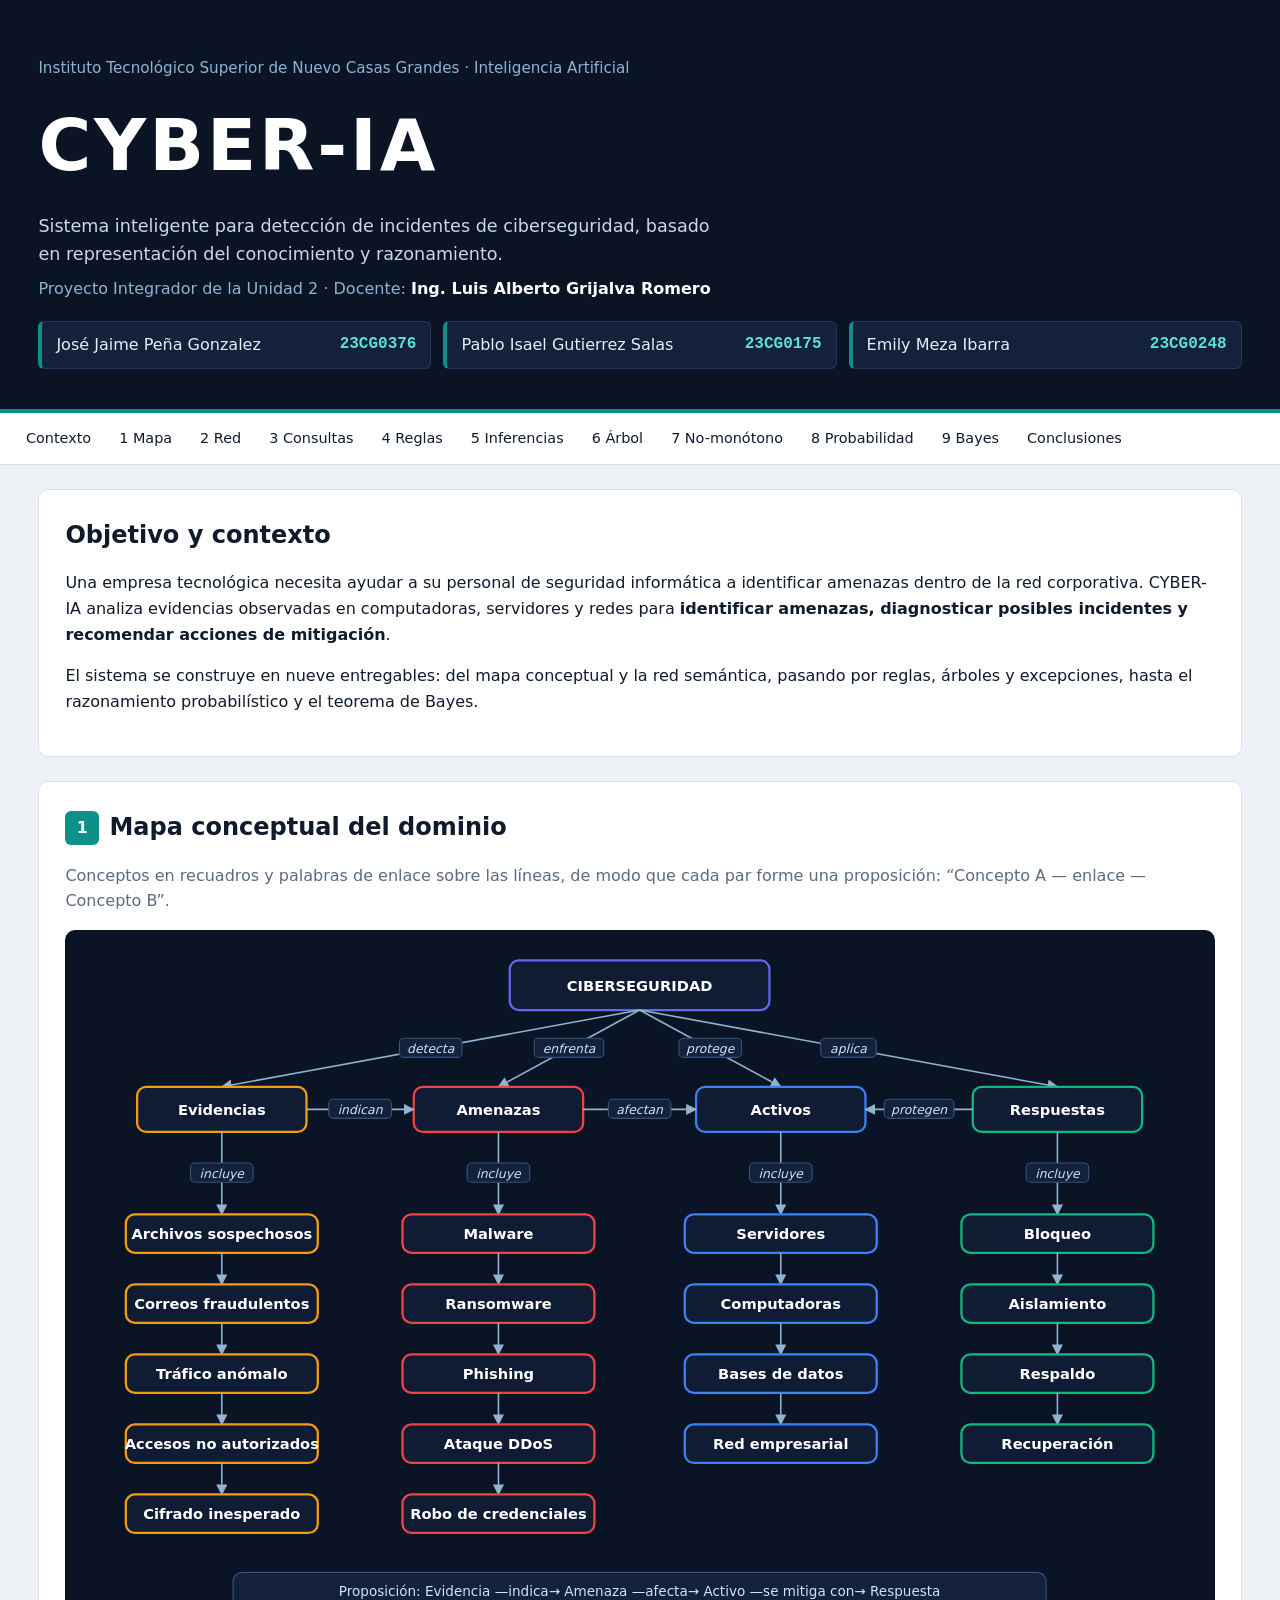
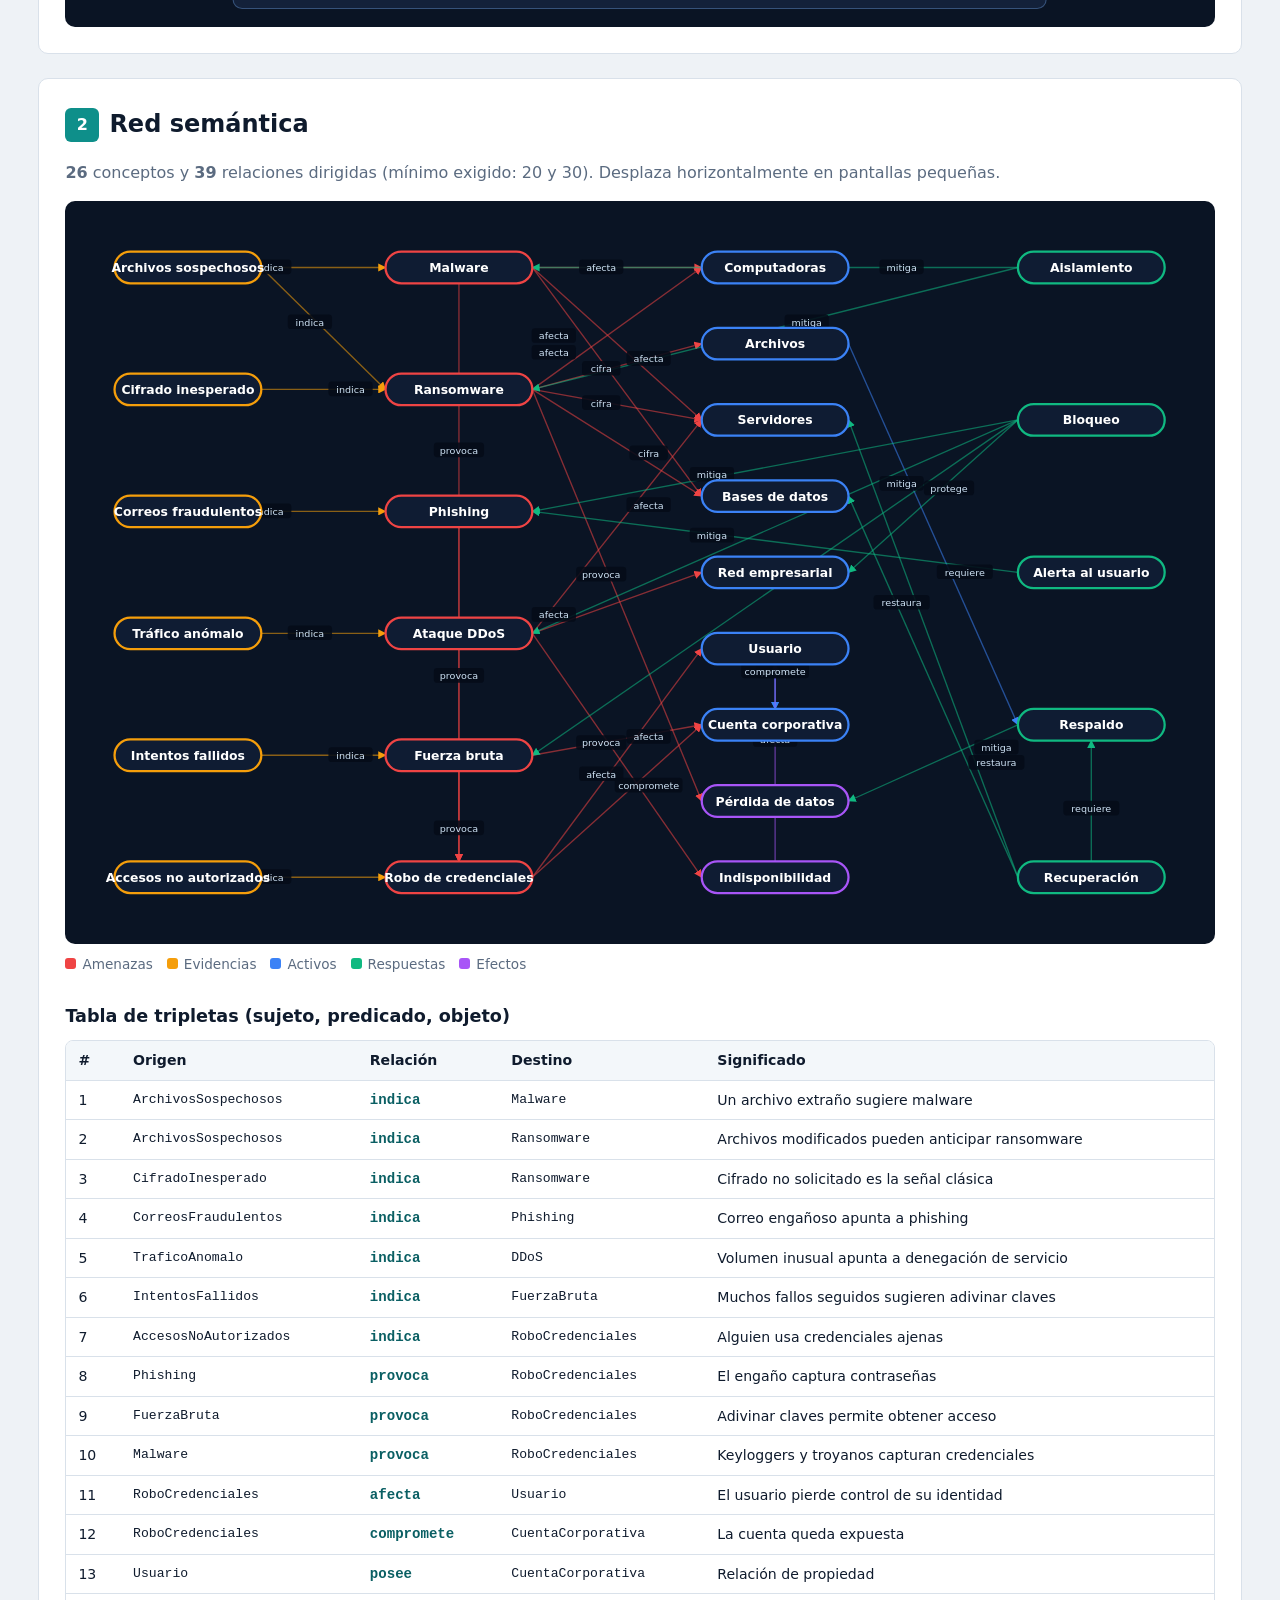
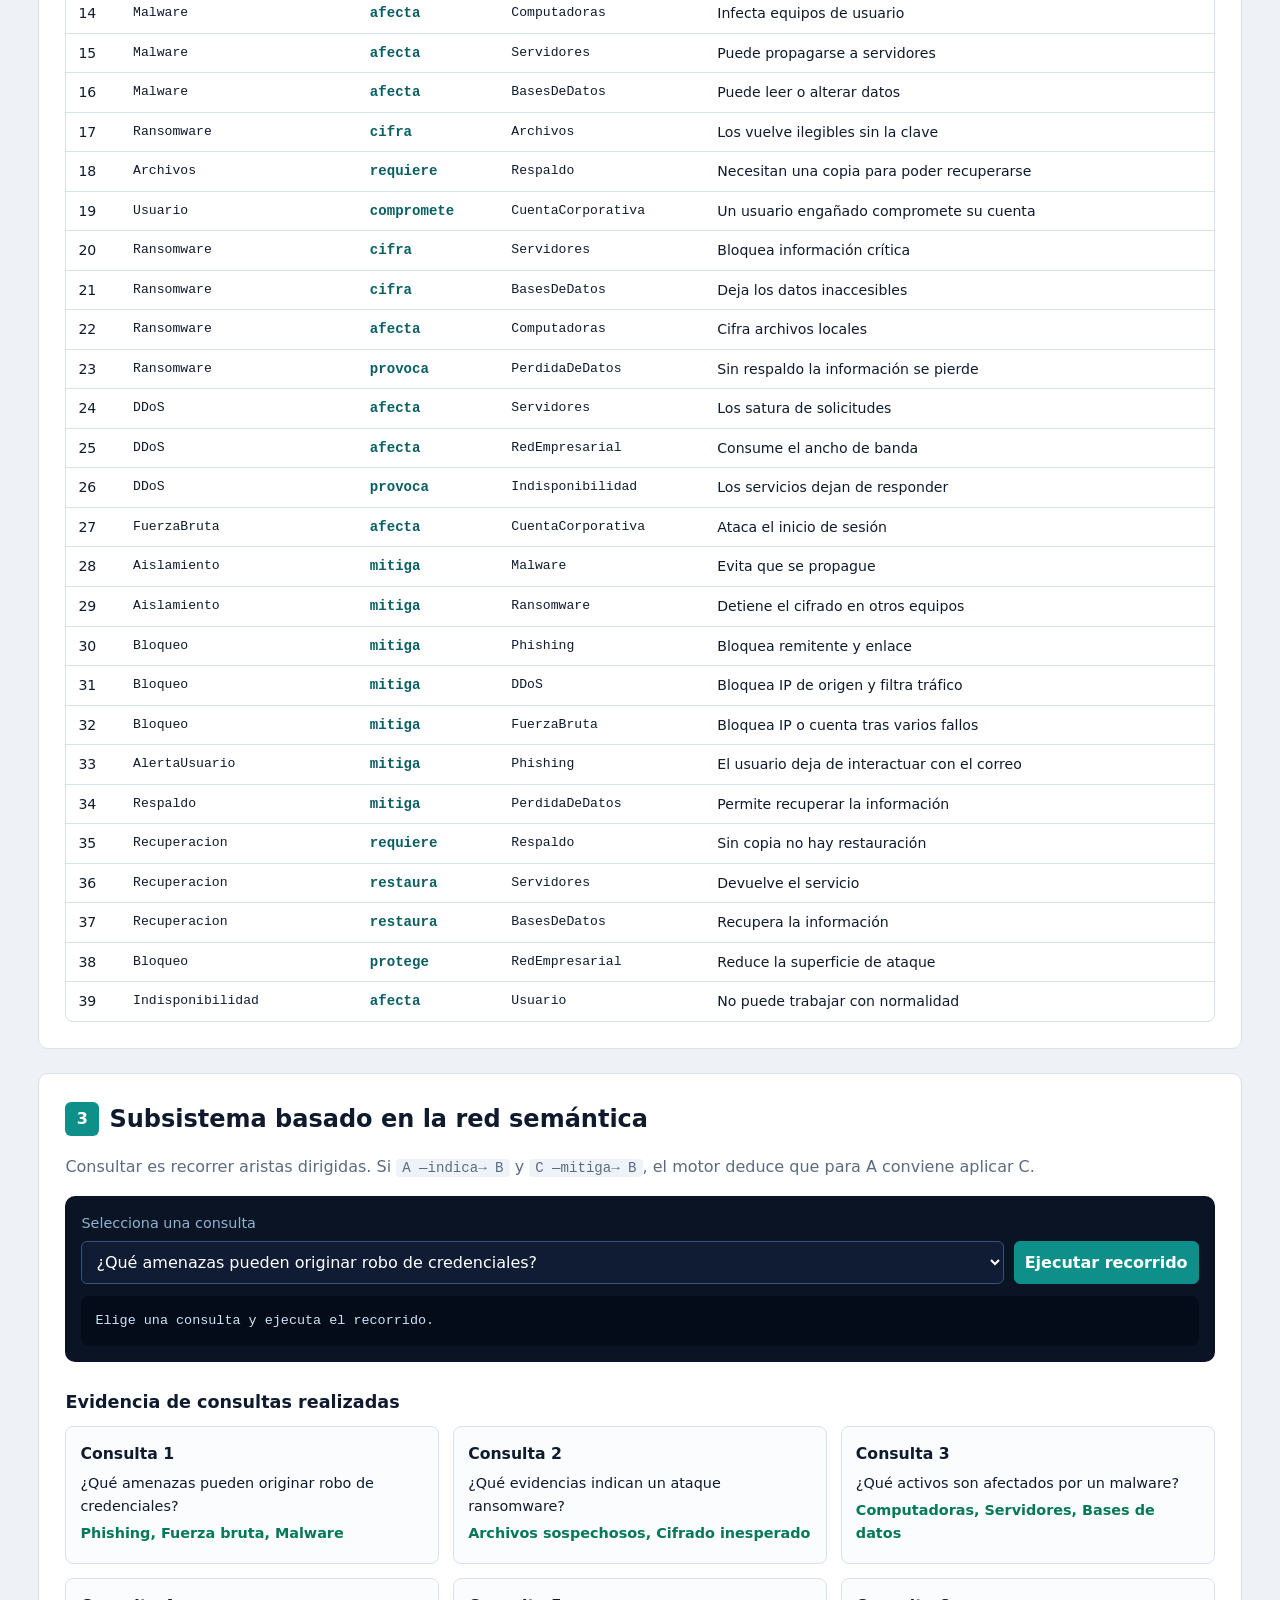
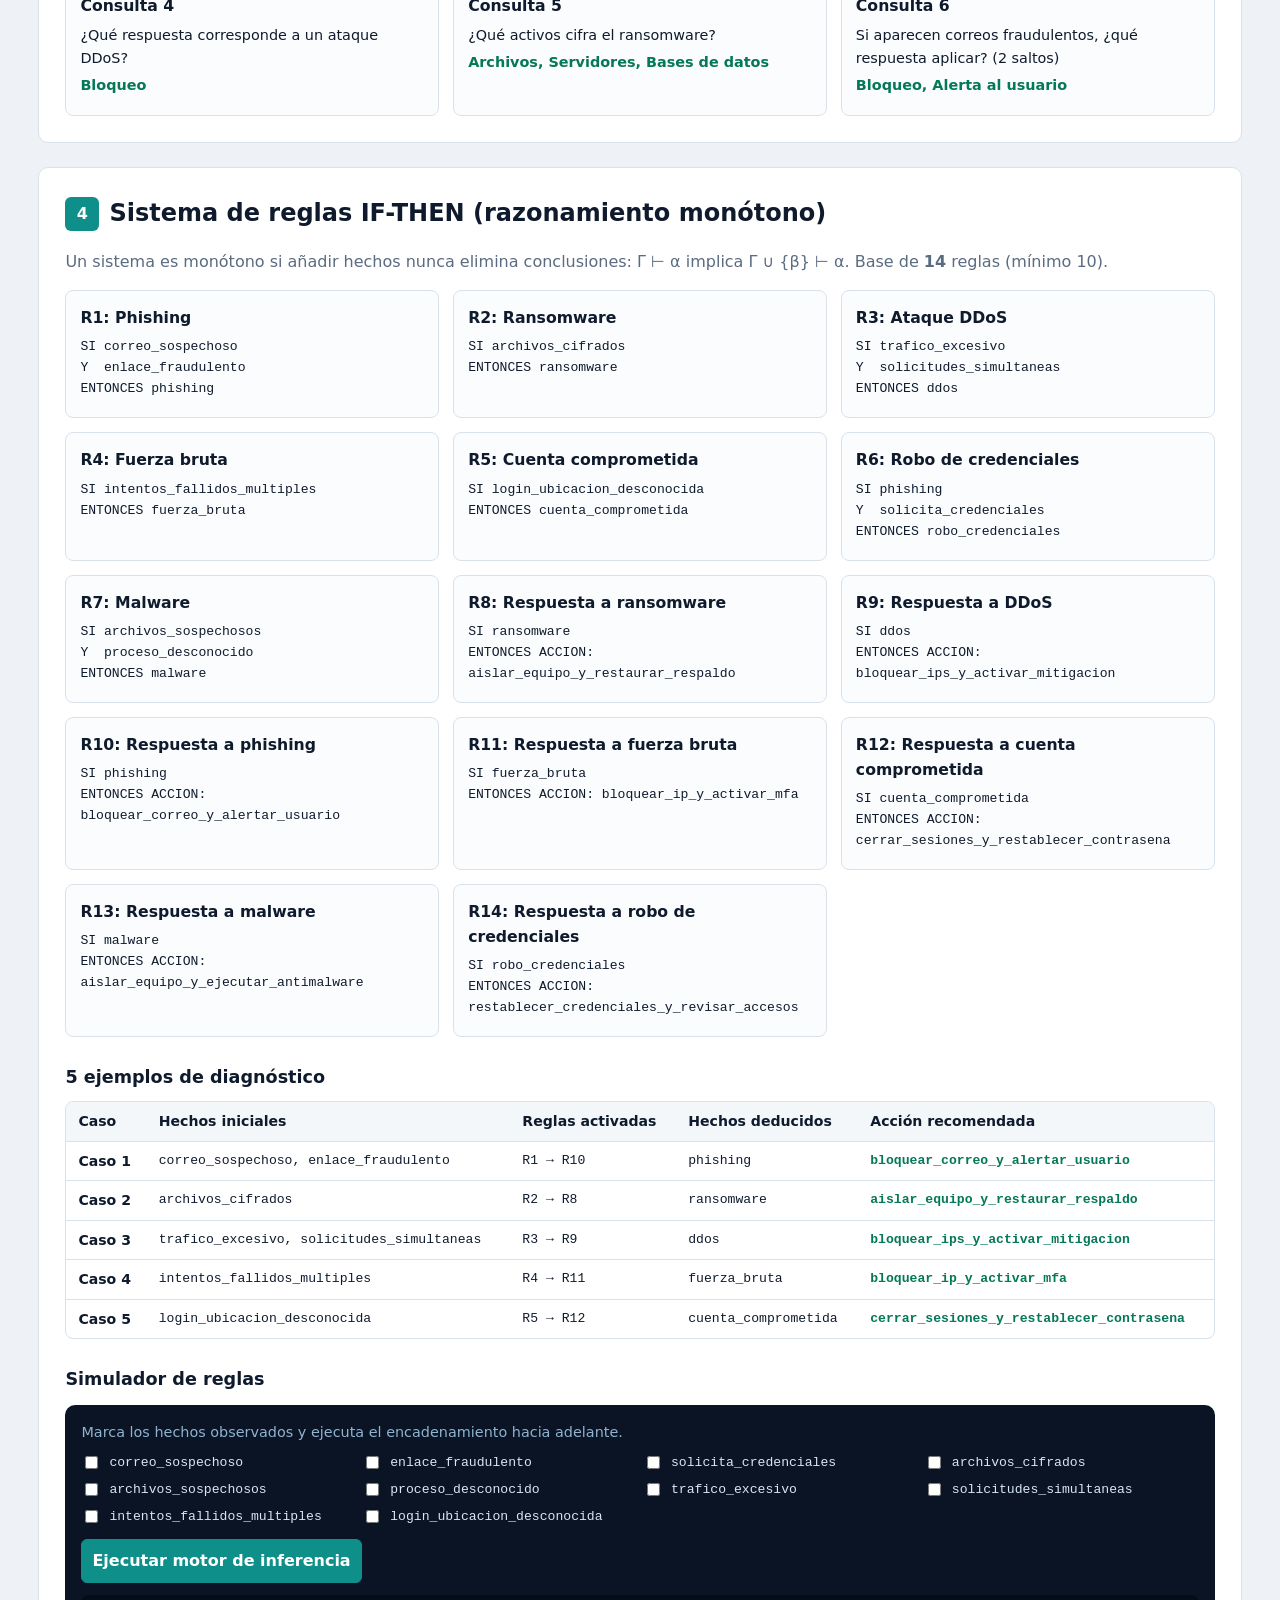
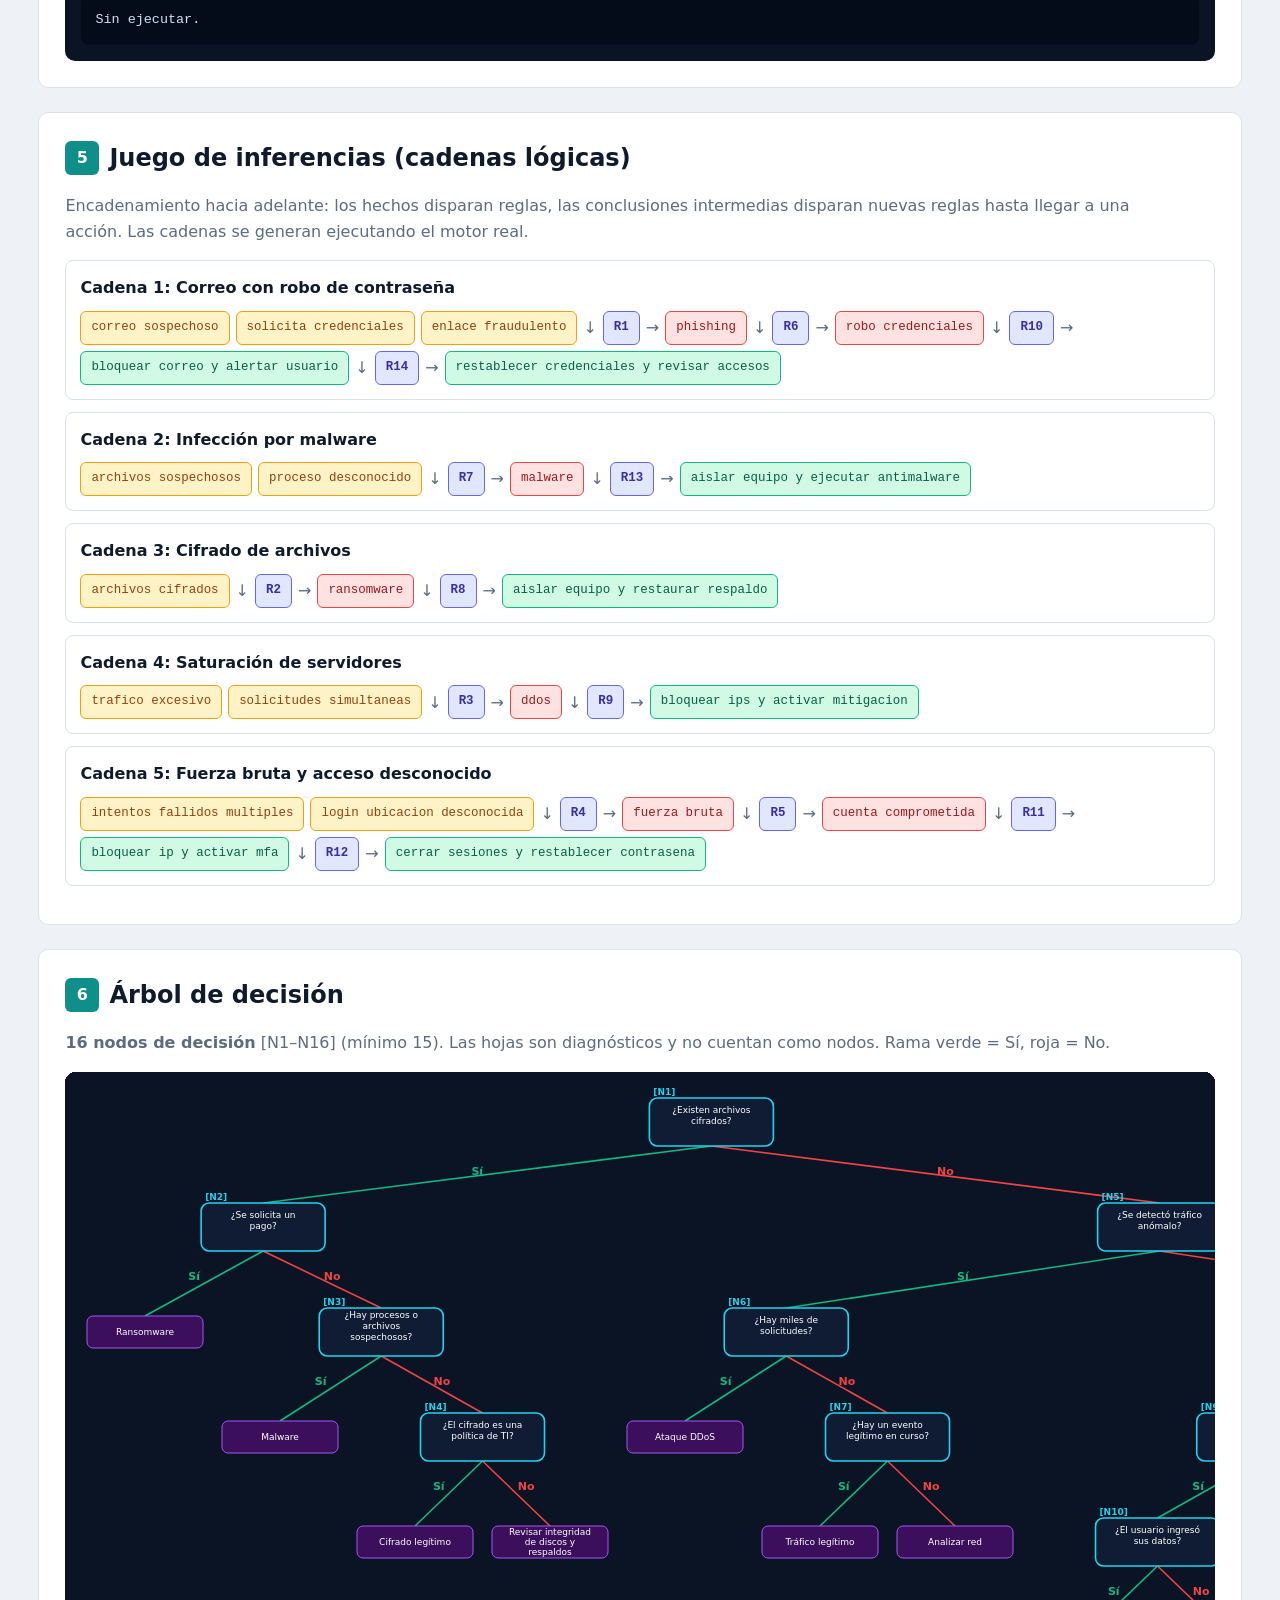
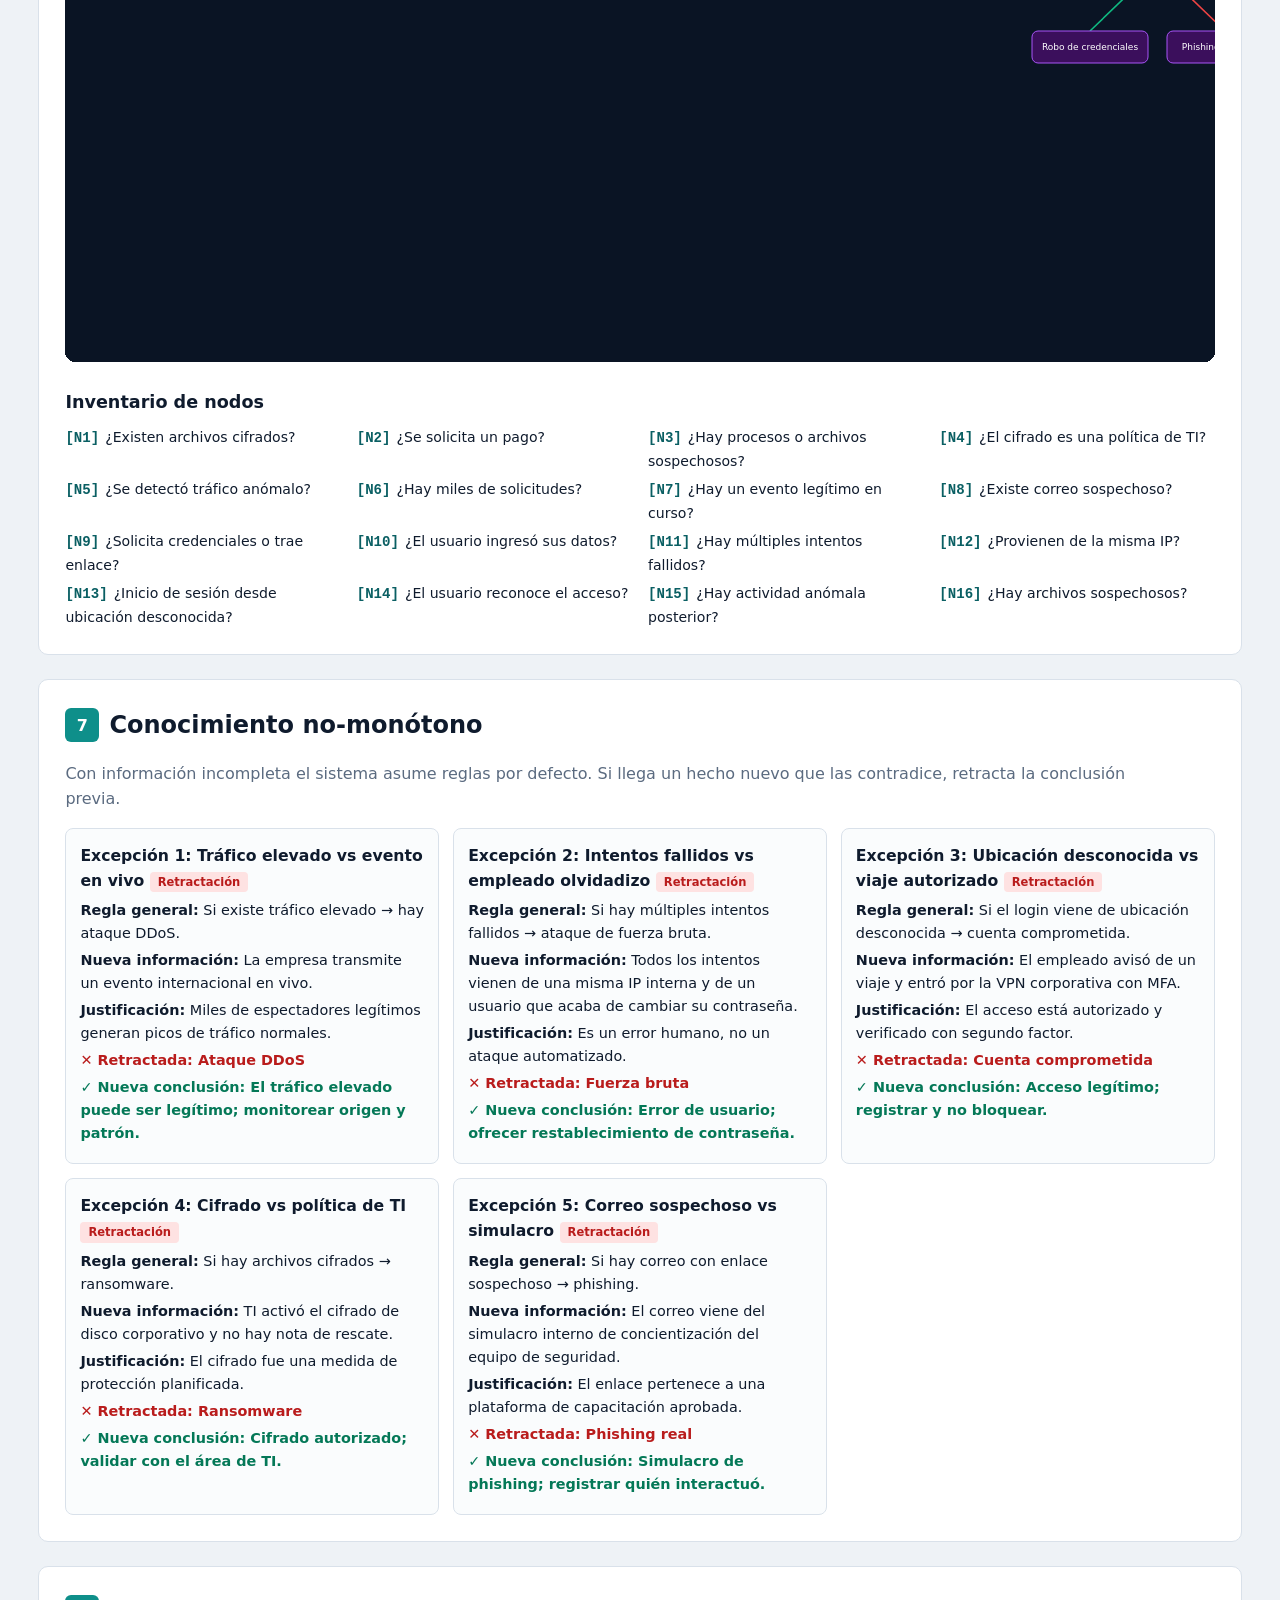
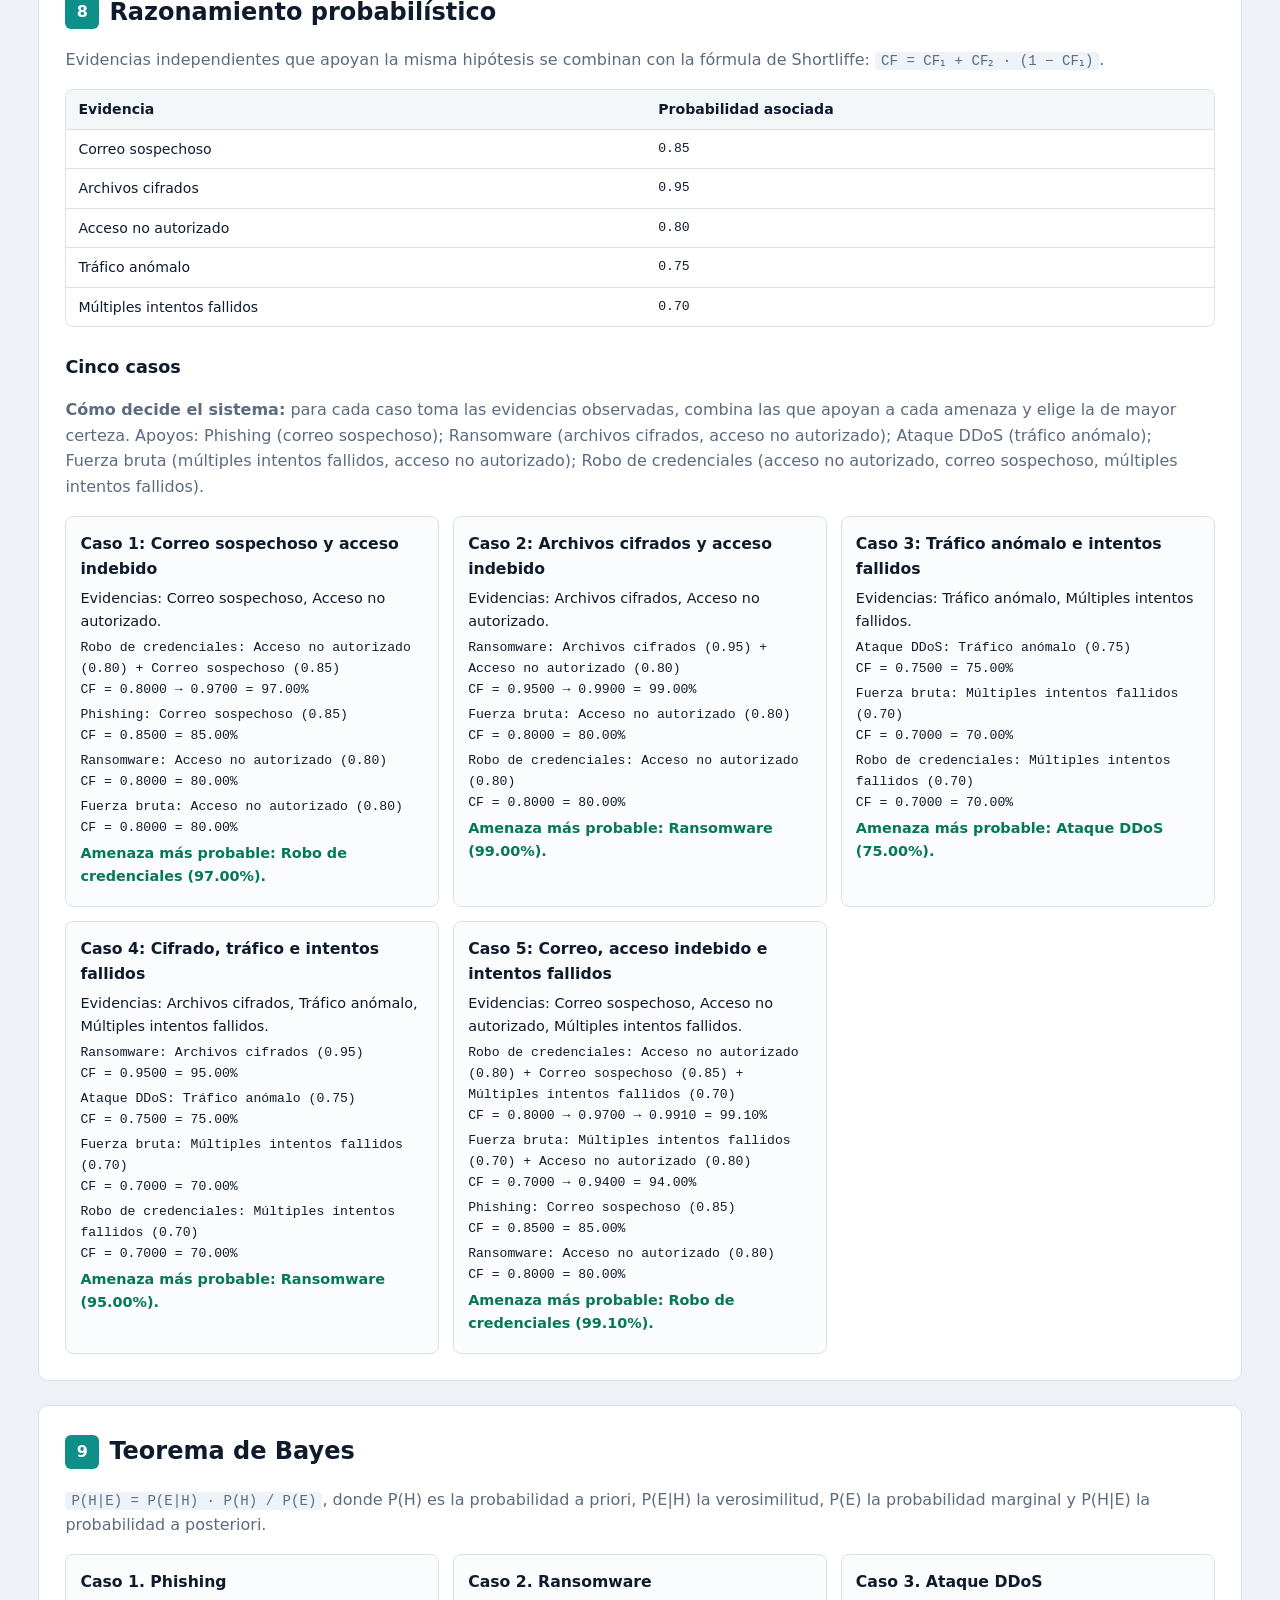
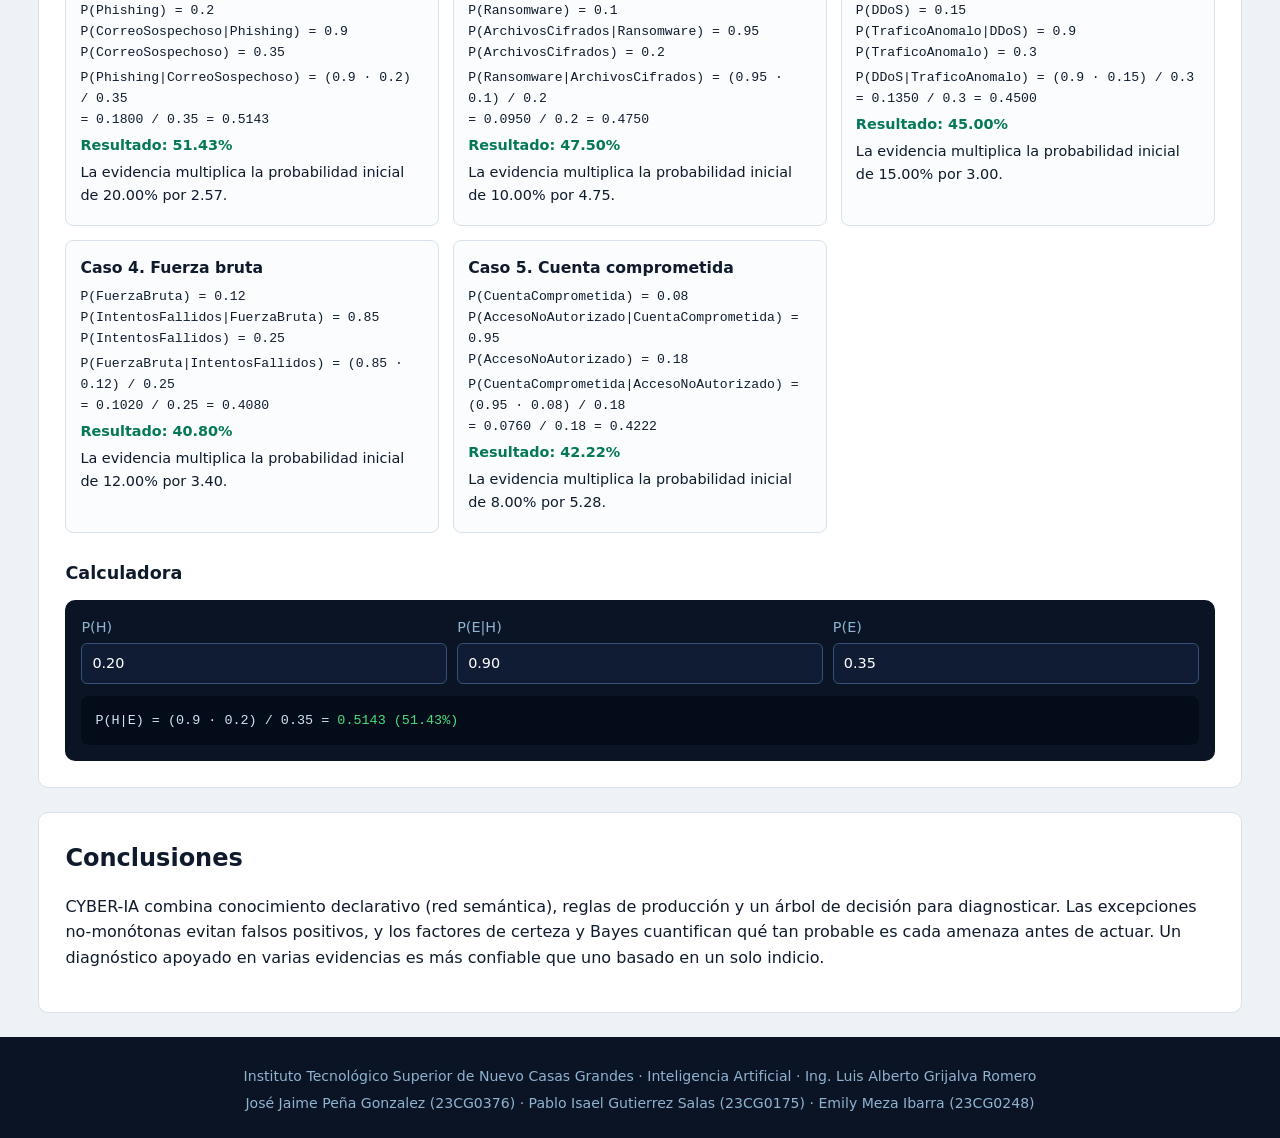
==== index.html @ ca164931 "Add files via upload" ====
<!DOCTYPE html>
<html lang="es">
<head>
<meta charset="UTF-8">
<meta name="viewport" content="width=device-width, initial-scale=1">
<title>CYBER-IA | Proyecto Integrador Unidad 2</title>
<link rel="stylesheet" href="styles.css">
</head>
<body>

<header class="portada">
  <div class="wrap">
    <p class="inst">Instituto Tecnológico Superior de Nuevo Casas Grandes · Inteligencia Artificial</p>
    <h1>CYBER-IA</h1>
    <p class="sub">Sistema inteligente para detección de incidentes de ciberseguridad, basado en representación del conocimiento y razonamiento.</p>
    <p class="meta">Proyecto Integrador de la Unidad 2 · Docente: <strong>Ing. Luis Alberto Grijalva Romero</strong></p>
    <ul class="equipo">
      <li><span>José Jaime Peña Gonzalez</span><b>23CG0376</b></li>
      <li><span>Pablo Isael Gutierrez Salas</span><b>23CG0175</b></li>
      <li><span>Emily Meza Ibarra</span><b>23CG0248</b></li>
    </ul>
  </div>
</header>

<nav id="nav" aria-label="Entregables"></nav>

<main class="wrap">

<section class="card" id="e0">
  <h2>Objetivo y contexto</h2>
  <p>Una empresa tecnológica necesita ayudar a su personal de seguridad informática a identificar amenazas dentro de la red corporativa. CYBER-IA analiza evidencias observadas en computadoras, servidores y redes para <strong>identificar amenazas, diagnosticar posibles incidentes y recomendar acciones de mitigación</strong>.</p>
  <p>El sistema se construye en nueve entregables: del mapa conceptual y la red semántica, pasando por reglas, árboles y excepciones, hasta el razonamiento probabilístico y el teorema de Bayes.</p>
</section>

<section class="card" id="e1">
  <h2><i>1</i>Mapa conceptual del dominio</h2>
  <p class="nota">Conceptos en recuadros y palabras de enlace sobre las líneas, de modo que cada par forme una proposición: <q>Concepto A — enlace — Concepto B</q>.</p>
  <div class="panel"><svg id="svg-mapa" viewBox="0 0 1000 600" role="img" aria-label="Mapa conceptual de ciberseguridad"></svg></div>
</section>

<section class="card" id="e2">
  <h2><i>2</i>Red semántica</h2>
  <p class="nota"><b id="cnt-nodos"></b> conceptos y <b id="cnt-rel"></b> relaciones dirigidas (mínimo exigido: 20 y 30). Desplaza horizontalmente en pantallas pequeñas.</p>
  <div class="panel scroll"><svg id="svg-grafo" viewBox="0 0 1000 640" style="min-width:900px" role="img" aria-label="Red semántica"></svg></div>
  <div class="leyenda" id="ley-grafo"></div>
  <h3>Tabla de tripletas (sujeto, predicado, objeto)</h3>
  <div class="tabla-wrap"><table id="tabla-rel"><thead><tr><th>#</th><th>Origen</th><th>Relación</th><th>Destino</th><th>Significado</th></tr></thead><tbody></tbody></table></div>
</section>

<section class="card" id="e3">
  <h2><i>3</i>Subsistema basado en la red semántica</h2>
  <p class="nota">Consultar es recorrer aristas dirigidas. Si <code>A —indica→ B</code> y <code>C —mitiga→ B</code>, el motor deduce que para A conviene aplicar C.</p>
  <div class="consola">
    <label for="q-sel">Selecciona una consulta</label>
    <div class="fila"><select id="q-sel"></select><button id="q-run" type="button">Ejecutar recorrido</button></div>
    <pre id="q-out" aria-live="polite">Elige una consulta y ejecuta el recorrido.</pre>
  </div>
  <h3>Evidencia de consultas realizadas</h3>
  <div id="q-all" class="grid2"></div>
</section>

<section class="card" id="e4">
  <h2><i>4</i>Sistema de reglas IF-THEN (razonamiento monótono)</h2>
  <p class="nota">Un sistema es monótono si añadir hechos nunca elimina conclusiones: Γ ⊢ α implica Γ ∪ {β} ⊢ α. Base de <b id="cnt-reglas"></b> reglas (mínimo 10).</p>
  <div id="reglas" class="grid2"></div>
  <h3>5 ejemplos de diagnóstico</h3>
  <div class="tabla-wrap"><table id="tabla-casos"><thead><tr><th>Caso</th><th>Hechos iniciales</th><th>Reglas activadas</th><th>Hechos deducidos</th><th>Acción recomendada</th></tr></thead><tbody></tbody></table></div>
  <h3>Simulador de reglas</h3>
  <div class="consola">
    <p class="peq">Marca los hechos observados y ejecuta el encadenamiento hacia adelante.</p>
    <div id="sim-hechos" class="checks"></div>
    <button id="sim-run" type="button">Ejecutar motor de inferencia</button>
    <pre id="sim-out" aria-live="polite">Sin ejecutar.</pre>
  </div>
</section>

<section class="card" id="e5">
  <h2><i>5</i>Juego de inferencias (cadenas lógicas)</h2>
  <p class="nota">Encadenamiento hacia adelante: los hechos disparan reglas, las conclusiones intermedias disparan nuevas reglas hasta llegar a una acción. Las cadenas se generan ejecutando el motor real.</p>
  <div id="cadenas"></div>
</section>

<section class="card" id="e6">
  <h2><i>6</i>Árbol de decisión</h2>
  <p class="nota"><b>16 nodos de decisión</b> [N1–N16] (mínimo 15). Las hojas son diagnósticos y no cuentan como nodos. Rama verde = Sí, roja = No.</p>
  <div class="panel scroll"><svg id="svg-arbol" role="img" aria-label="Árbol de decisión"></svg></div>
  <h3>Inventario de nodos</h3>
  <div id="inv-nodos" class="inv"></div>
</section>

<section class="card" id="e7">
  <h2><i>7</i>Conocimiento no-monótono</h2>
  <p class="nota">Con información incompleta el sistema asume reglas por defecto. Si llega un hecho nuevo que las contradice, retracta la conclusión previa.</p>
  <div id="excepciones" class="grid2"></div>
</section>

<section class="card" id="e8">
  <h2><i>8</i>Razonamiento probabilístico</h2>
  <p class="nota">Evidencias independientes que apoyan la misma hipótesis se combinan con la fórmula de Shortliffe: <code>CF = CF₁ + CF₂ · (1 − CF₁)</code>.</p>
  <div class="tabla-wrap"><table id="tabla-prob"><thead><tr><th>Evidencia</th><th>Probabilidad asociada</th></tr></thead><tbody></tbody></table></div>
  <h3>Cinco casos</h3>
  <div id="prob-casos" class="grid2"></div>
</section>

<section class="card" id="e9">
  <h2><i>9</i>Teorema de Bayes</h2>
  <p class="nota"><code>P(H|E) = P(E|H) · P(H) / P(E)</code>, donde P(H) es la probabilidad a priori, P(E|H) la verosimilitud, P(E) la probabilidad marginal y P(H|E) la probabilidad a posteriori.</p>
  <div id="bayes-casos" class="grid2"></div>
  <h3>Calculadora</h3>
  <div class="consola">
    <div class="fila calc">
      <label>P(H)<input id="b-h" type="number" step="0.01" min="0" max="1" value="0.20"></label>
      <label>P(E|H)<input id="b-eh" type="number" step="0.01" min="0" max="1" value="0.90"></label>
      <label>P(E)<input id="b-e" type="number" step="0.01" min="0.01" max="1" value="0.35"></label>
    </div>
    <pre id="b-out" aria-live="polite"></pre>
  </div>
</section>

<section class="card" id="conclusion">
  <h2>Conclusiones</h2>
  <p>CYBER-IA combina conocimiento declarativo (red semántica), reglas de producción y un árbol de decisión para diagnosticar. Las excepciones no-monótonas evitan falsos positivos, y los factores de certeza y Bayes cuantifican qué tan probable es cada amenaza antes de actuar. Un diagnóstico apoyado en varias evidencias es más confiable que uno basado en un solo indicio.</p>
</section>
</main>

<footer>
  <p>Instituto Tecnológico Superior de Nuevo Casas Grandes · Inteligencia Artificial · Ing. Luis Alberto Grijalva Romero</p>
  <p>José Jaime Peña Gonzalez (23CG0376) · Pablo Isael Gutierrez Salas (23CG0175) · Emily Meza Ibarra (23CG0248)</p>
</footer>

<script src="script.js"></script>
</body>
</html>
---- styles.css ----
:root{
  --bg:#eef2f6;--card:#fff;--ink:#0f1b2d;--mut:#5b6b80;--line:#d9e1ea;
  --acc:#0e8f8a;--acc2:#0a5f63;--navy:#0a1424;--navy2:#13213a;
  --am:#f59e0b;--rojo:#ef4444;--azul:#3b82f6;--verde:#10b981;--mor:#a855f7;
  --mono:ui-monospace,"Cascadia Code",Consolas,monospace;
}
*{box-sizing:border-box}
html{scroll-behavior:smooth;scroll-padding-top:64px}
body{margin:0;background:var(--bg);color:var(--ink);font:16px/1.6 "Segoe UI",system-ui,-apple-system,Roboto,sans-serif}
.wrap{width:100%;max-width:none;margin:0 auto;padding:0 clamp(16px,3vw,64px)}
.portada{background:var(--navy);color:#e6eef8;padding:56px 0 40px;border-bottom:4px solid var(--acc)}
.inst{margin:0 0 8px;color:#8fb3d1;font-size:.95rem}
h1{margin:0;font-size:clamp(2.6rem,8vw,4.5rem);letter-spacing:.04em;font-weight:800;color:#fff}
.sub{max-width:62ch;font-size:1.1rem;color:#c9d8e8;margin:8px 0}
.meta{color:#8fb3d1;margin:4px 0 20px}.meta strong{color:#fff}
.equipo{list-style:none;margin:0;padding:0;display:grid;grid-template-columns:repeat(auto-fit,minmax(250px,1fr));gap:12px}
.equipo li{background:var(--navy2);border:1px solid #243756;border-left:4px solid var(--acc);border-radius:6px;padding:10px 14px;display:flex;justify-content:space-between;gap:10px;align-items:center}
.equipo b{font-family:var(--mono);color:#5ee0d8;font-weight:600}
nav{position:sticky;top:0;z-index:10;background:#fff;border-bottom:1px solid var(--line);display:flex;gap:4px;overflow-x:auto;padding:8px 14px;scrollbar-width:thin}
nav a{flex:none;text-decoration:none;color:var(--ink);padding:6px 12px;border-radius:6px;font-size:.9rem}
nav a:hover,nav a:focus-visible{background:var(--bg);outline:2px solid var(--acc)}
.card{background:var(--card);border:1px solid var(--line);border-radius:10px;padding:26px;margin:24px 0}
h2{margin:0 0 8px;font-size:1.5rem;display:flex;flex-wrap:wrap;align-items:center;gap:10px}
h2 i{font-style:normal;background:var(--acc);color:#fff;border-radius:6px;width:34px;height:34px;display:grid;place-items:center;font-size:1rem}
.peso{font-style:normal;font-size:.8rem;font-weight:600;color:var(--acc2);border:1px solid var(--acc);border-radius:99px;padding:1px 10px}
h3{margin:26px 0 10px;font-size:1.1rem}
.nota{color:var(--mut);max-width:110ch}
code{font-family:var(--mono);background:#edf3f8;padding:1px 6px;border-radius:4px;font-size:.88em}
.panel{background:var(--navy);border-radius:10px;padding:10px;margin-top:14px}
.panel svg{display:block;width:100%;height:auto;max-height:88vh}
.scroll{overflow-x:auto}
svg text{font-family:"Segoe UI",system-ui,sans-serif}
.leyenda{display:flex;flex-wrap:wrap;gap:14px;margin:10px 0;font-size:.85rem;color:var(--mut)}
.leyenda span::before{content:"";display:inline-block;width:11px;height:11px;border-radius:3px;margin-right:6px;background:var(--c)}
.tabla-wrap{overflow-x:auto;border:1px solid var(--line);border-radius:8px}
table{border-collapse:collapse;width:100%;font-size:.88rem}
th,td{padding:8px 12px;text-align:left;border-bottom:1px solid var(--line);vertical-align:top}
th{background:#f3f7fa;position:sticky;top:0}
td.m{font-family:var(--mono);font-size:.82rem}
tr:last-child td{border-bottom:0}
.rel{font-family:var(--mono);font-weight:700;color:var(--acc2)}
.grid2{display:grid;grid-template-columns:repeat(auto-fit,minmax(340px,1fr));gap:14px}
.mini{border:1px solid var(--line);border-radius:8px;padding:14px;background:#fafcfd}
.mini h4{margin:0 0 6px;font-size:.98rem}
.mini p{margin:4px 0;font-size:.9rem}
.mini .f{font-family:var(--mono);font-size:.82rem;white-space:pre-wrap}
.ok{color:#047857;font-weight:600}.mal{color:#b91c1c;font-weight:600}.tag{display:inline-block;font-size:.72rem;font-weight:700;color:#b91c1c;background:#fee2e2;border-radius:4px;padding:1px 8px}
.consola{background:var(--navy);color:#d8e6f4;border-radius:10px;padding:16px;margin-top:12px}
.consola label{display:block;font-size:.9rem;color:#8fb3d1;margin-bottom:6px}
.consola .peq{margin:0 0 8px;color:#8fb3d1;font-size:.9rem}
.fila{display:flex;flex-wrap:wrap;gap:10px}
select,input,button{font:inherit;border-radius:6px;border:1px solid #36527a;padding:8px 10px}
select,input{background:#0f1c33;color:#fff}
select{flex:1 1 280px;min-width:0}
button{background:var(--acc);color:#fff;border-color:var(--acc);font-weight:600;cursor:pointer}
button:hover{background:#12a8a2}
button:focus-visible,select:focus-visible,input:focus-visible{outline:2px solid #5ee0d8;outline-offset:2px}
pre{font-family:var(--mono);font-size:.84rem;white-space:pre-wrap;word-break:break-word;background:#050c19;border-radius:8px;padding:14px;margin:12px 0 0;color:#cfe3f5;min-height:3em}
pre .t{color:#5ee0d8}pre .g{color:#4ade80}pre .y{color:#fbbf24}pre .d{color:#7f95ad}
.checks{display:grid;grid-template-columns:repeat(auto-fit,minmax(230px,1fr));gap:6px;margin-bottom:12px}
.checks label{display:flex;gap:8px;align-items:center;margin:0;color:#d8e6f4;font-family:var(--mono);font-size:.82rem}
.calc label{flex:1 1 120px;margin:0}.calc input{width:100%;margin-top:4px}
.cadena{border:1px solid var(--line);border-radius:8px;padding:14px;margin:12px 0}
.cadena h4{margin:0 0 10px}
.flujo{display:flex;flex-wrap:wrap;align-items:center;gap:6px}
.flujo .b{border-radius:6px;padding:6px 10px;font-family:var(--mono);font-size:.78rem;border:1px solid}
.b.h{background:#fef3c7;border-color:var(--am);color:#92400e}
.b.r{background:#e0e7ff;border-color:#6366f1;color:#3730a3;font-weight:700}
.b.d{background:#fee2e2;border-color:var(--rojo);color:#991b1b}
.b.a{background:#d1fae5;border-color:var(--verde);color:#065f46}
.flujo .ar{color:var(--mut)}
.inv{display:grid;grid-template-columns:repeat(auto-fit,minmax(240px,1fr));gap:6px 16px;font-size:.88rem}
.inv span b{font-family:var(--mono);color:var(--acc2);margin-right:6px}
.inv-wrap{border:1px solid var(--line);border-radius:8px;padding:12px}
footer{background:var(--navy);color:#8fb3d1;text-align:center;padding:24px 20px;font-size:.88rem}
footer p{margin:4px 0}
@media (max-width:600px){.card{padding:16px}h2{font-size:1.25rem}}
@media (prefers-reduced-motion:reduce){html{scroll-behavior:auto}}
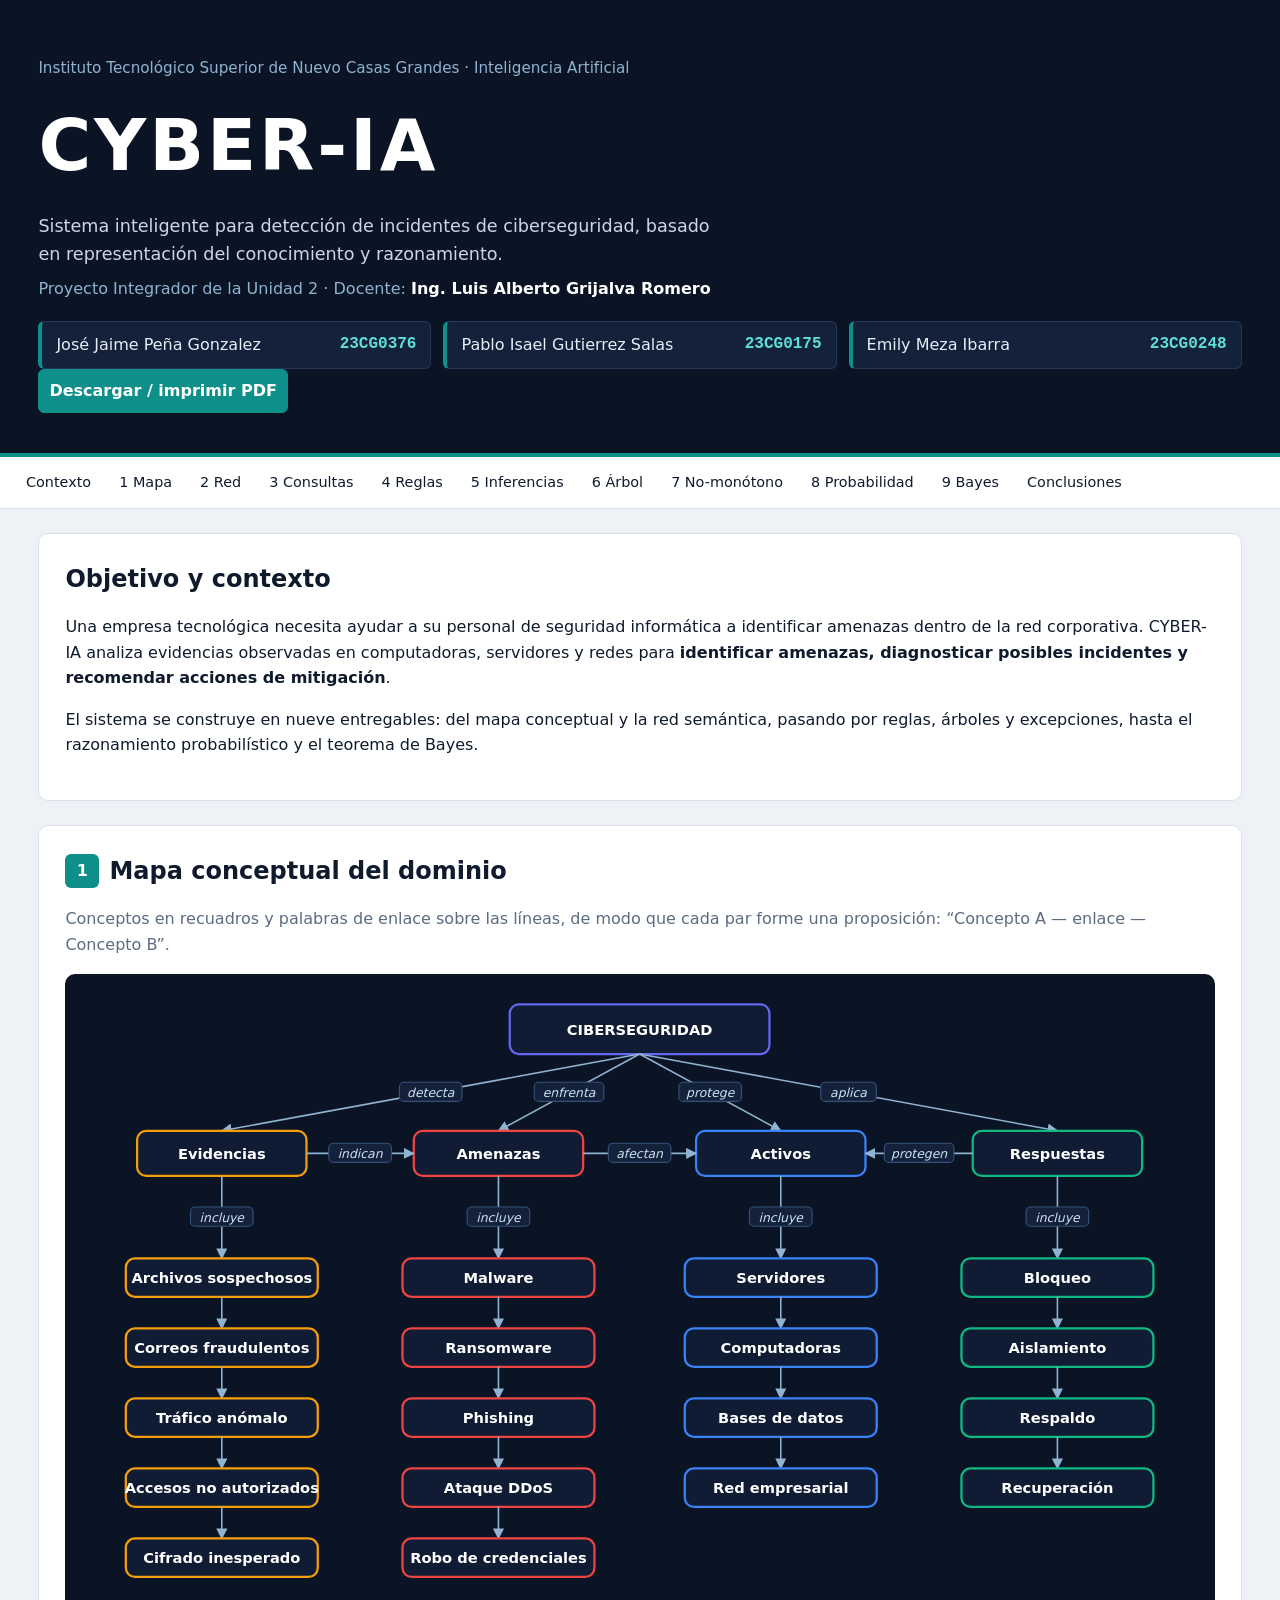
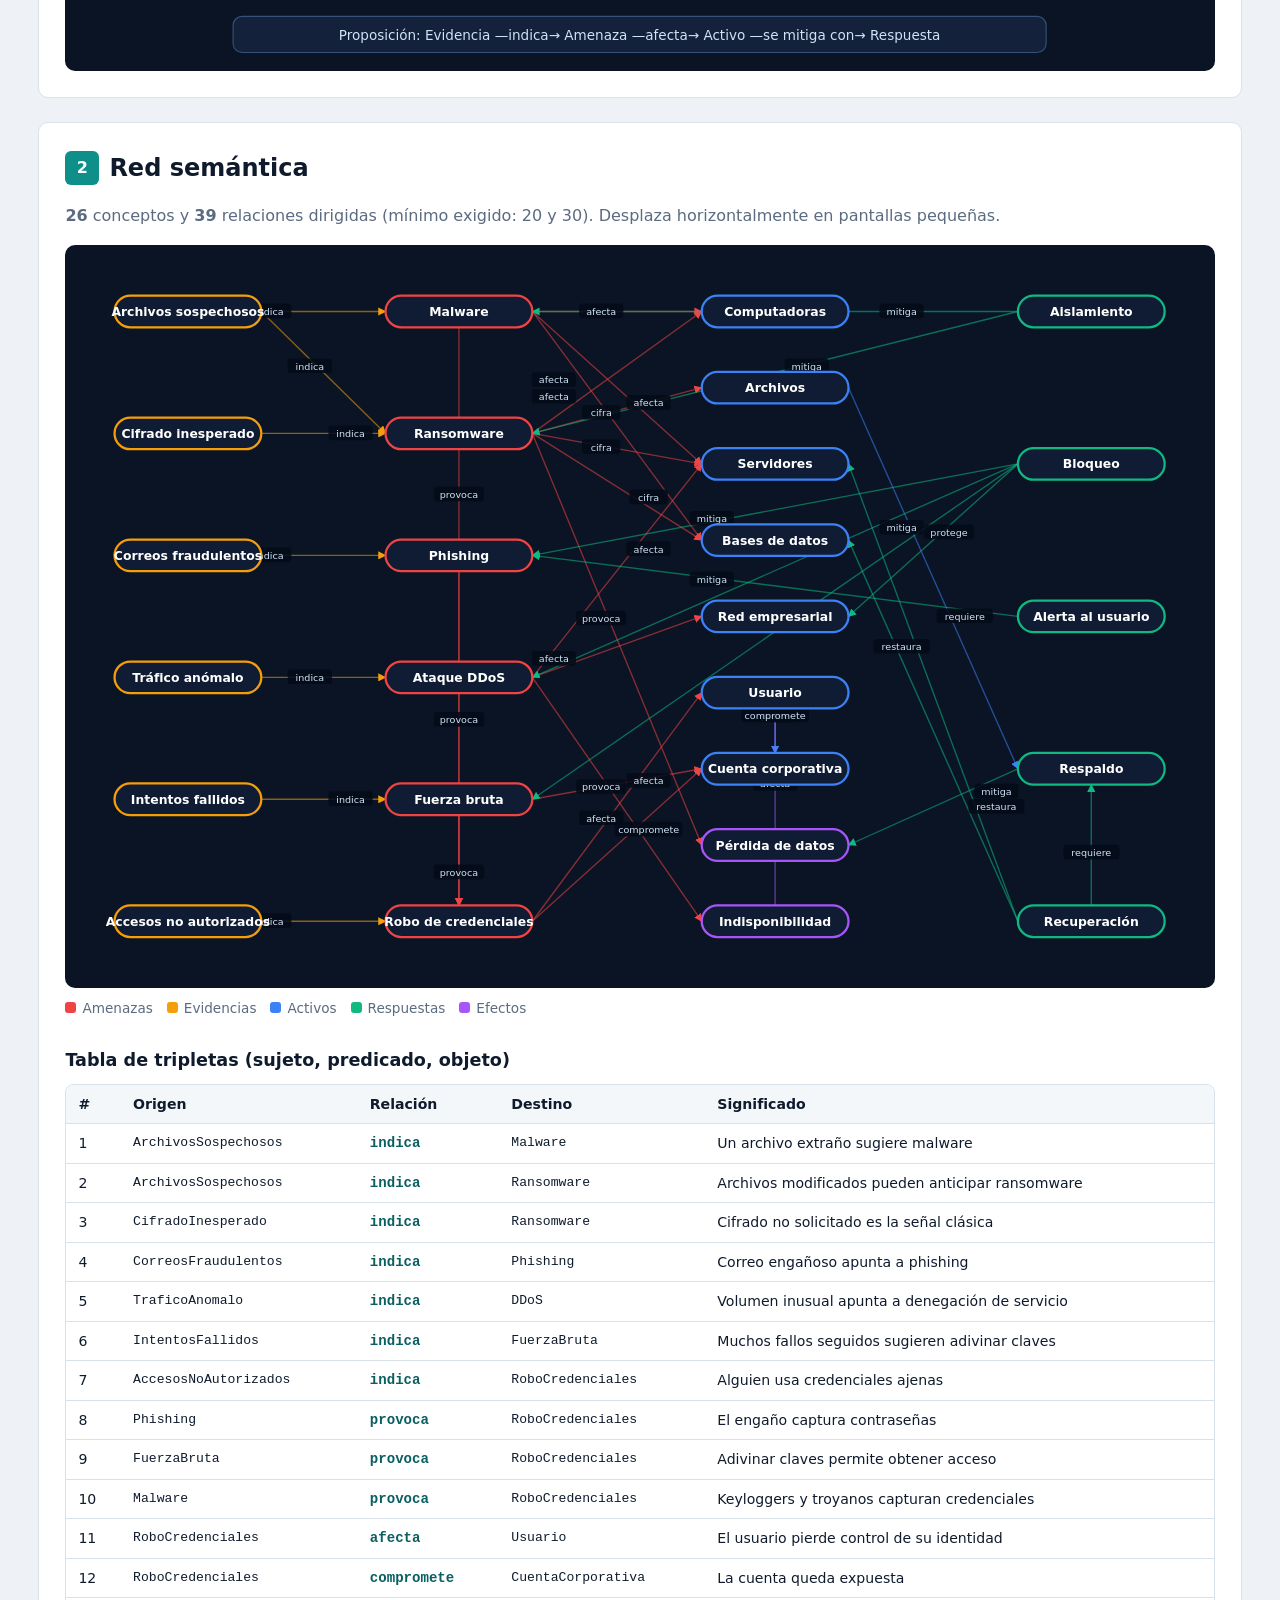
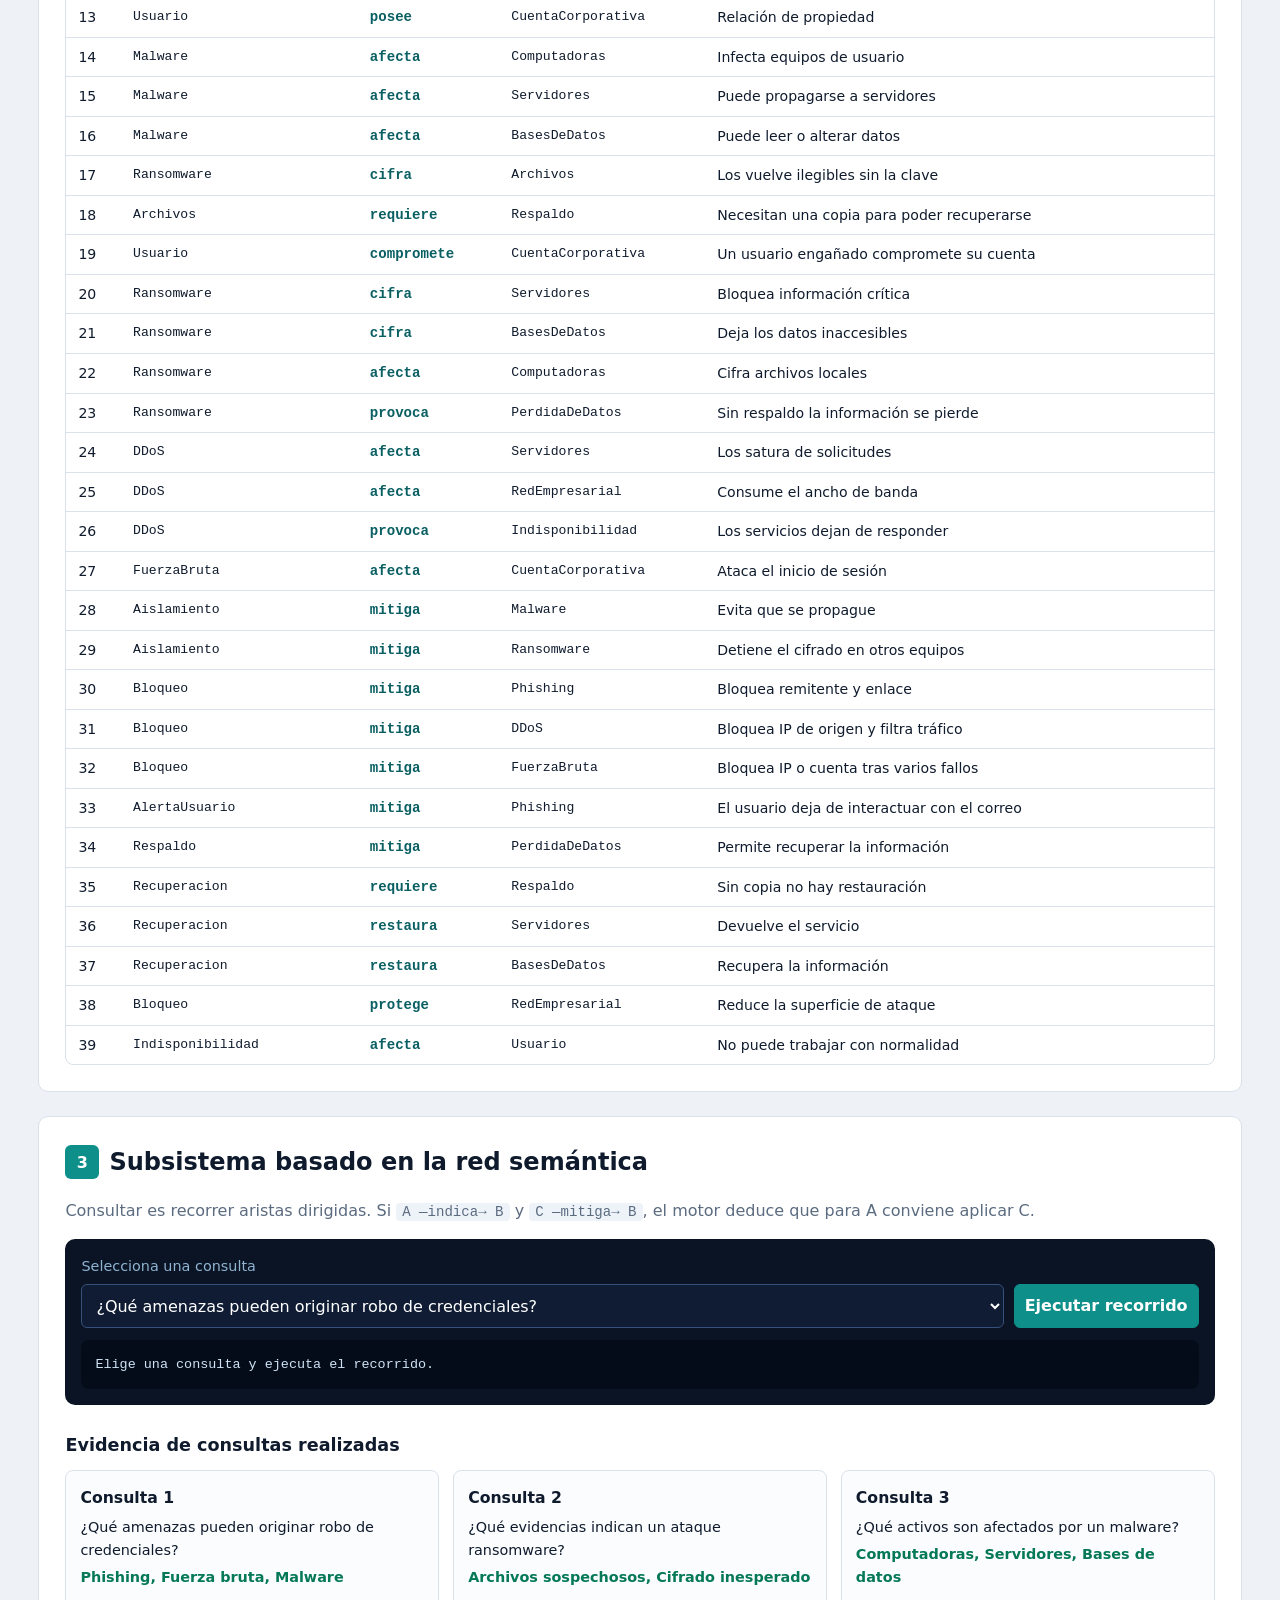
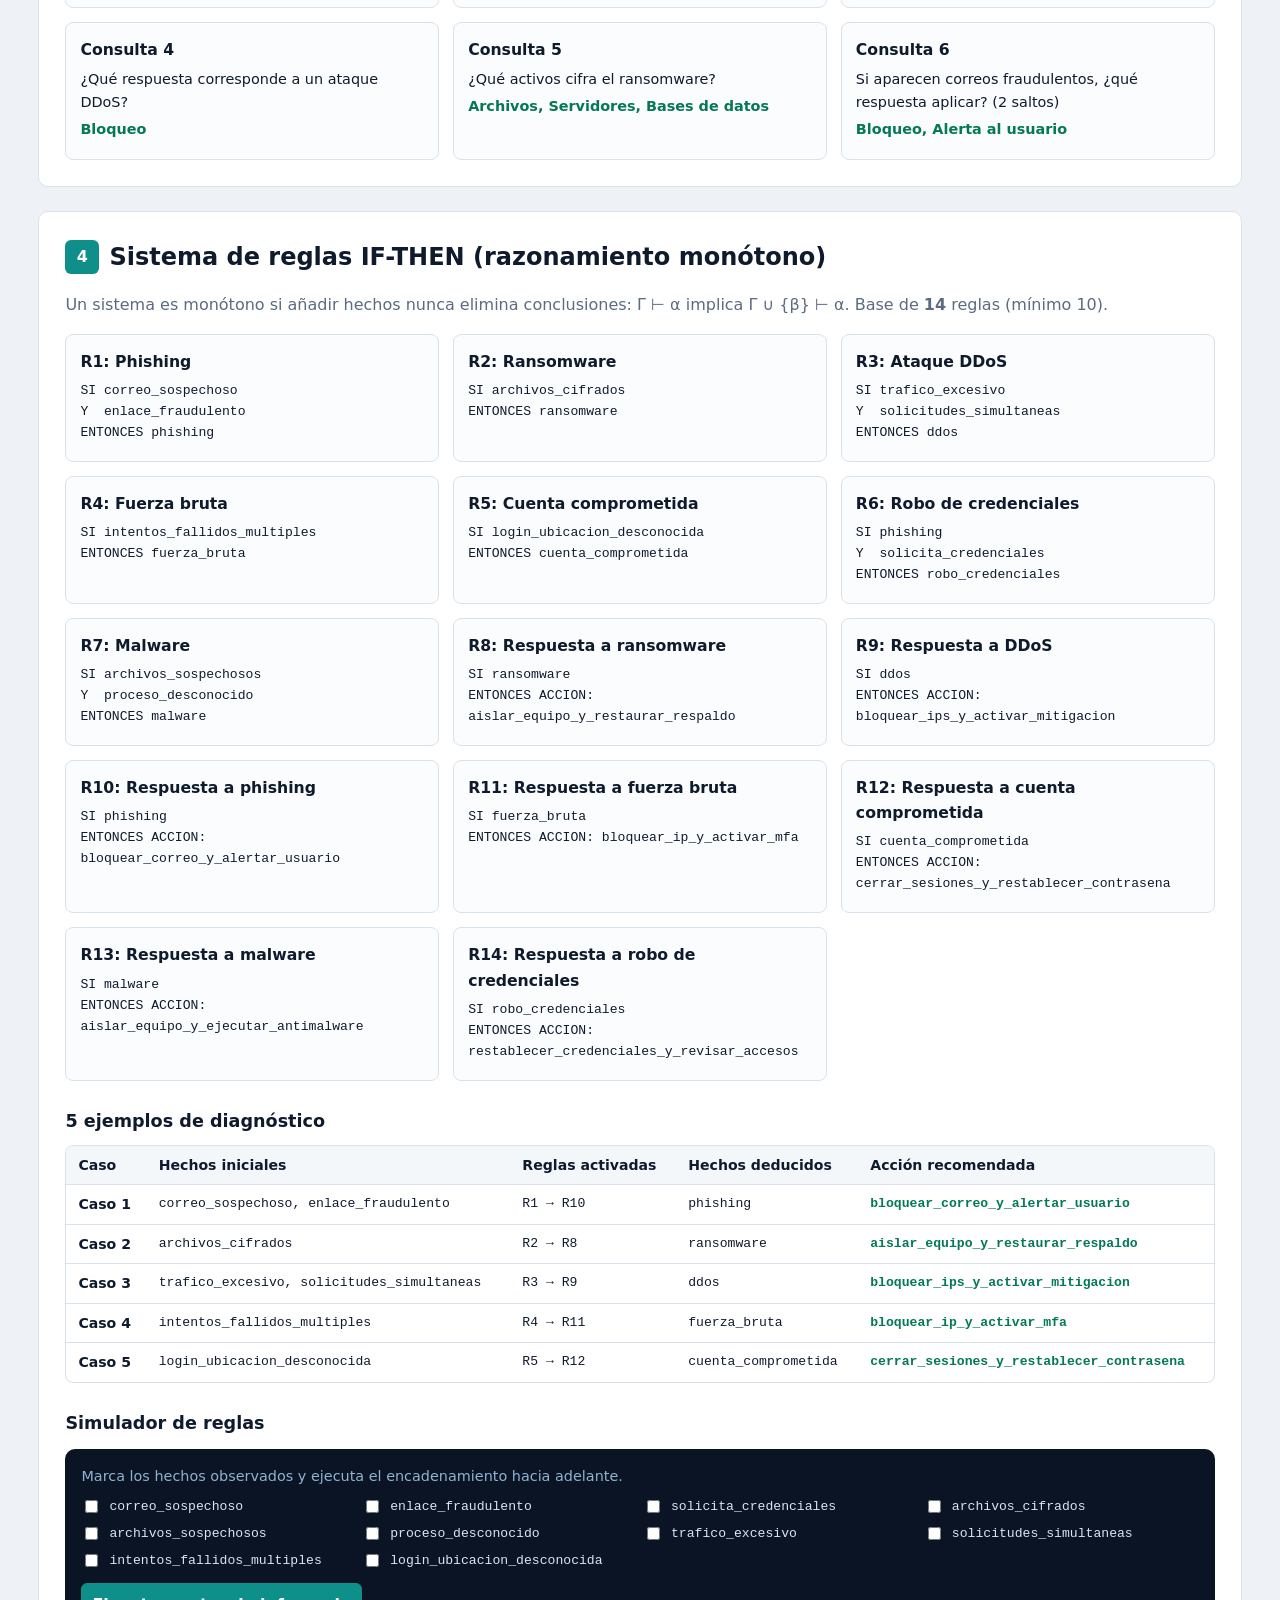
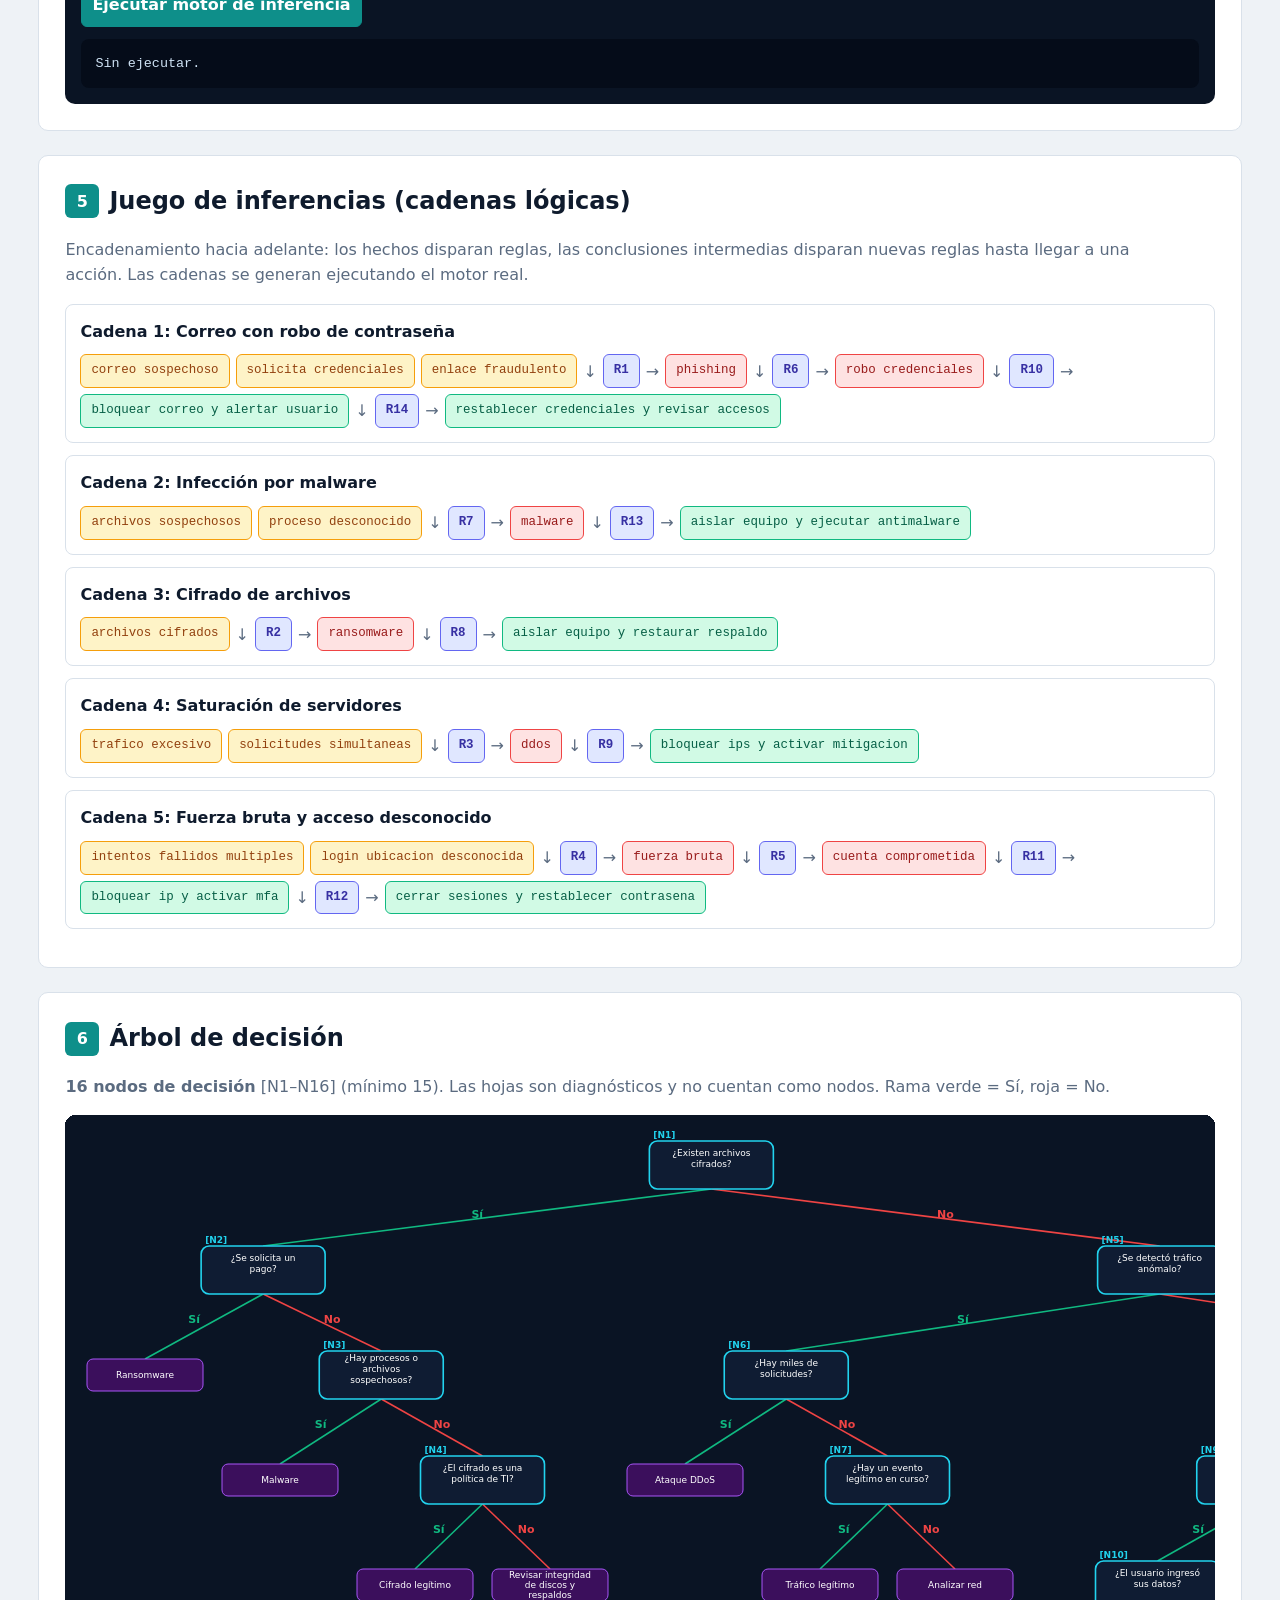
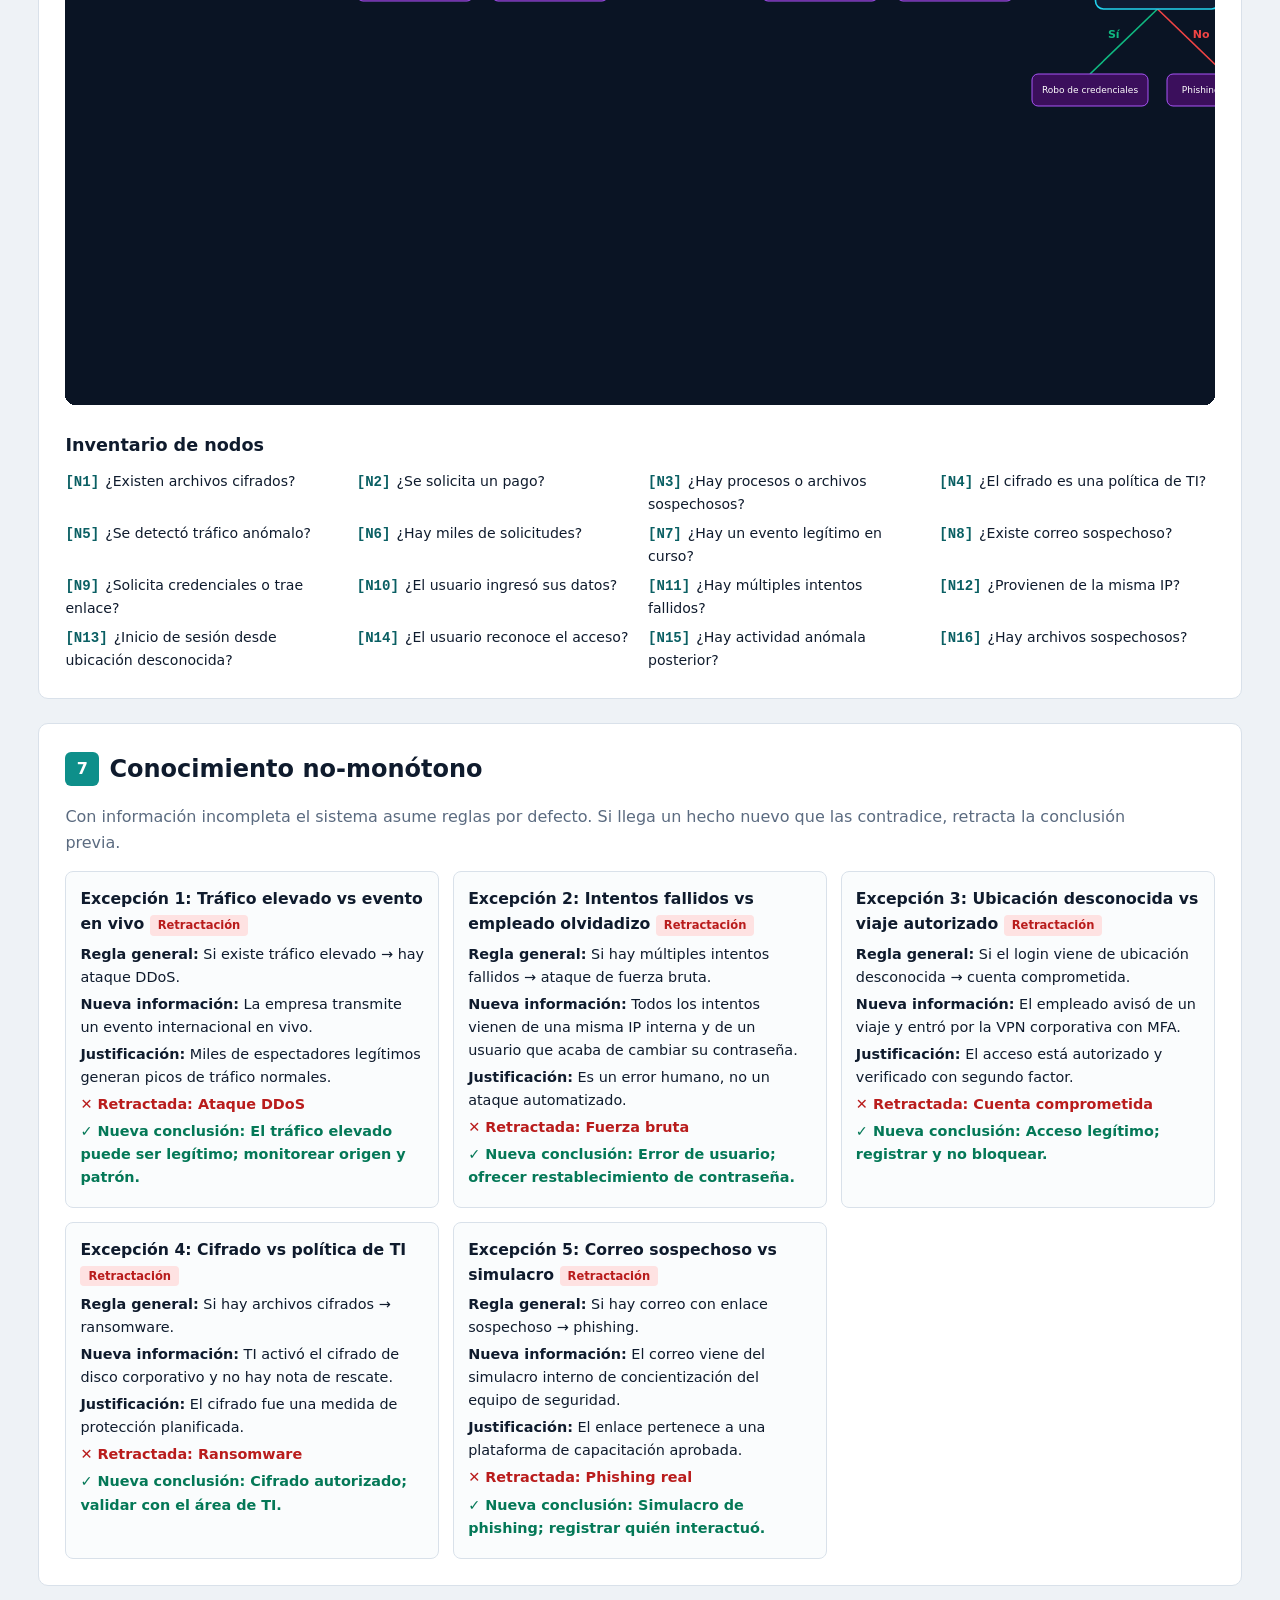
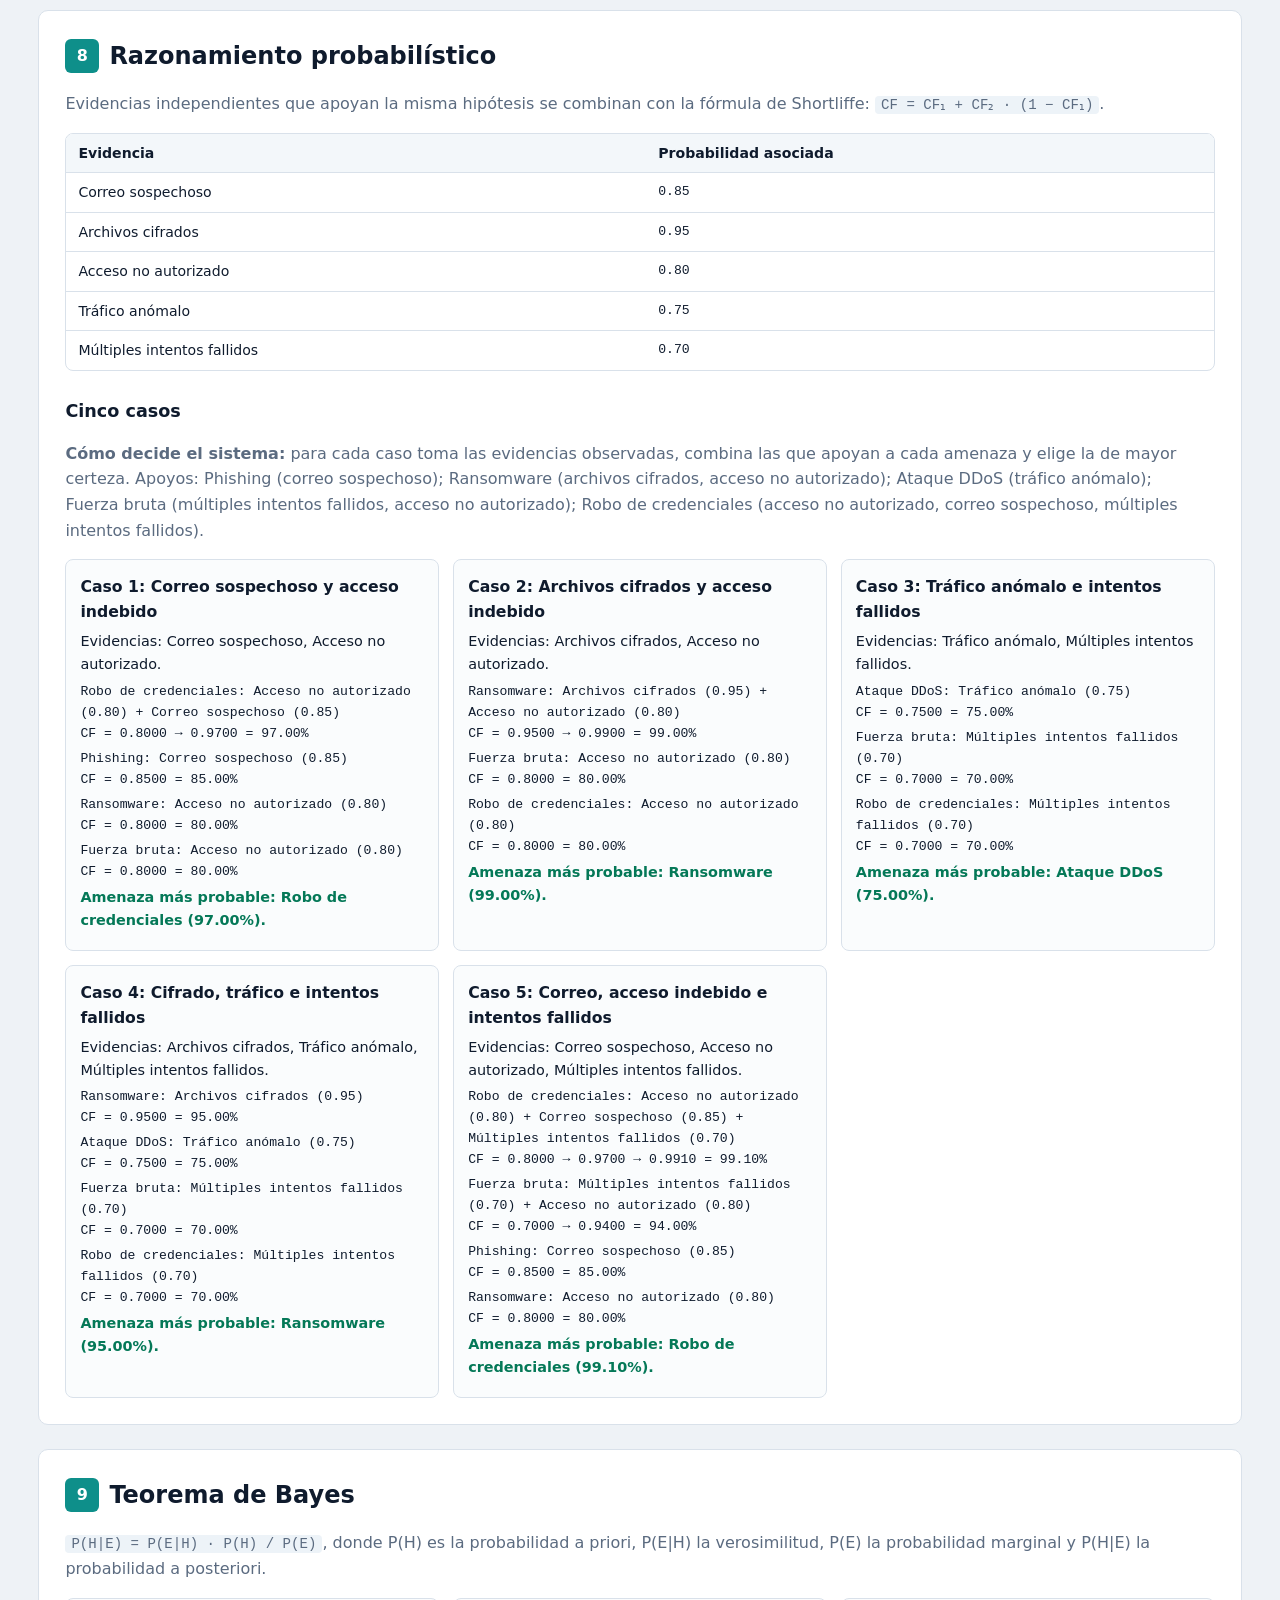
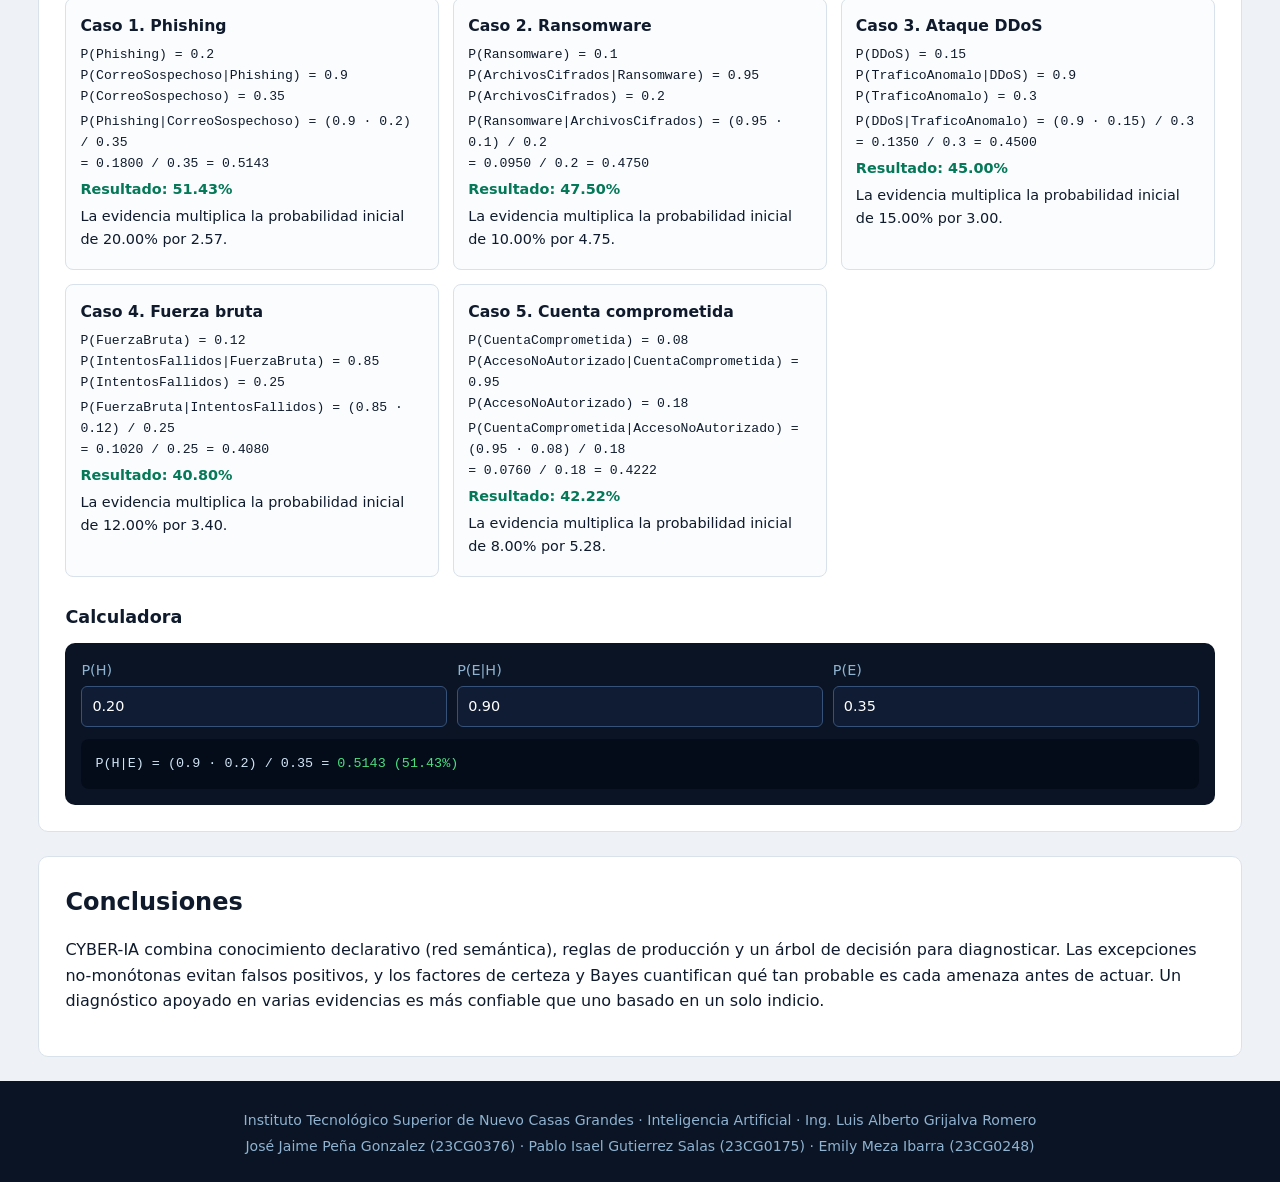
==== commit 931d26cd: "Add PDF download button and update headings" ====
--- a/index.html
+++ b/index.html
@@ -19,6 +19,7 @@
       <li><span>Pablo Isael Gutierrez Salas</span><b>23CG0175</b></li>
       <li><span>Emily Meza Ibarra</span><b>23CG0248</b></li>
     </ul>
+    <button id="btn-pdf" type="button" class="btn-pdf">Descargar / imprimir PDF</button>
   </div>
 </header>
 
@@ -65,7 +66,7 @@
   <div id="reglas" class="grid2"></div>
   <h3>5 ejemplos de diagnóstico</h3>
   <div class="tabla-wrap"><table id="tabla-casos"><thead><tr><th>Caso</th><th>Hechos iniciales</th><th>Reglas activadas</th><th>Hechos deducidos</th><th>Acción recomendada</th></tr></thead><tbody></tbody></table></div>
-  <h3>Simulador de reglas</h3>
+  <h3 class="solo-web">Simulador de reglas</h3>
   <div class="consola">
     <p class="peq">Marca los hechos observados y ejecuta el encadenamiento hacia adelante.</p>
     <div id="sim-hechos" class="checks"></div>
@@ -106,7 +107,7 @@
   <h2><i>9</i>Teorema de Bayes</h2>
   <p class="nota"><code>P(H|E) = P(E|H) · P(H) / P(E)</code>, donde P(H) es la probabilidad a priori, P(E|H) la verosimilitud, P(E) la probabilidad marginal y P(H|E) la probabilidad a posteriori.</p>
   <div id="bayes-casos" class="grid2"></div>
-  <h3>Calculadora</h3>
+  <h3 class="solo-web">Calculadora</h3>
   <div class="consola">
     <div class="fila calc">
       <label>P(H)<input id="b-h" type="number" step="0.01" min="0" max="1" value="0.20"></label>
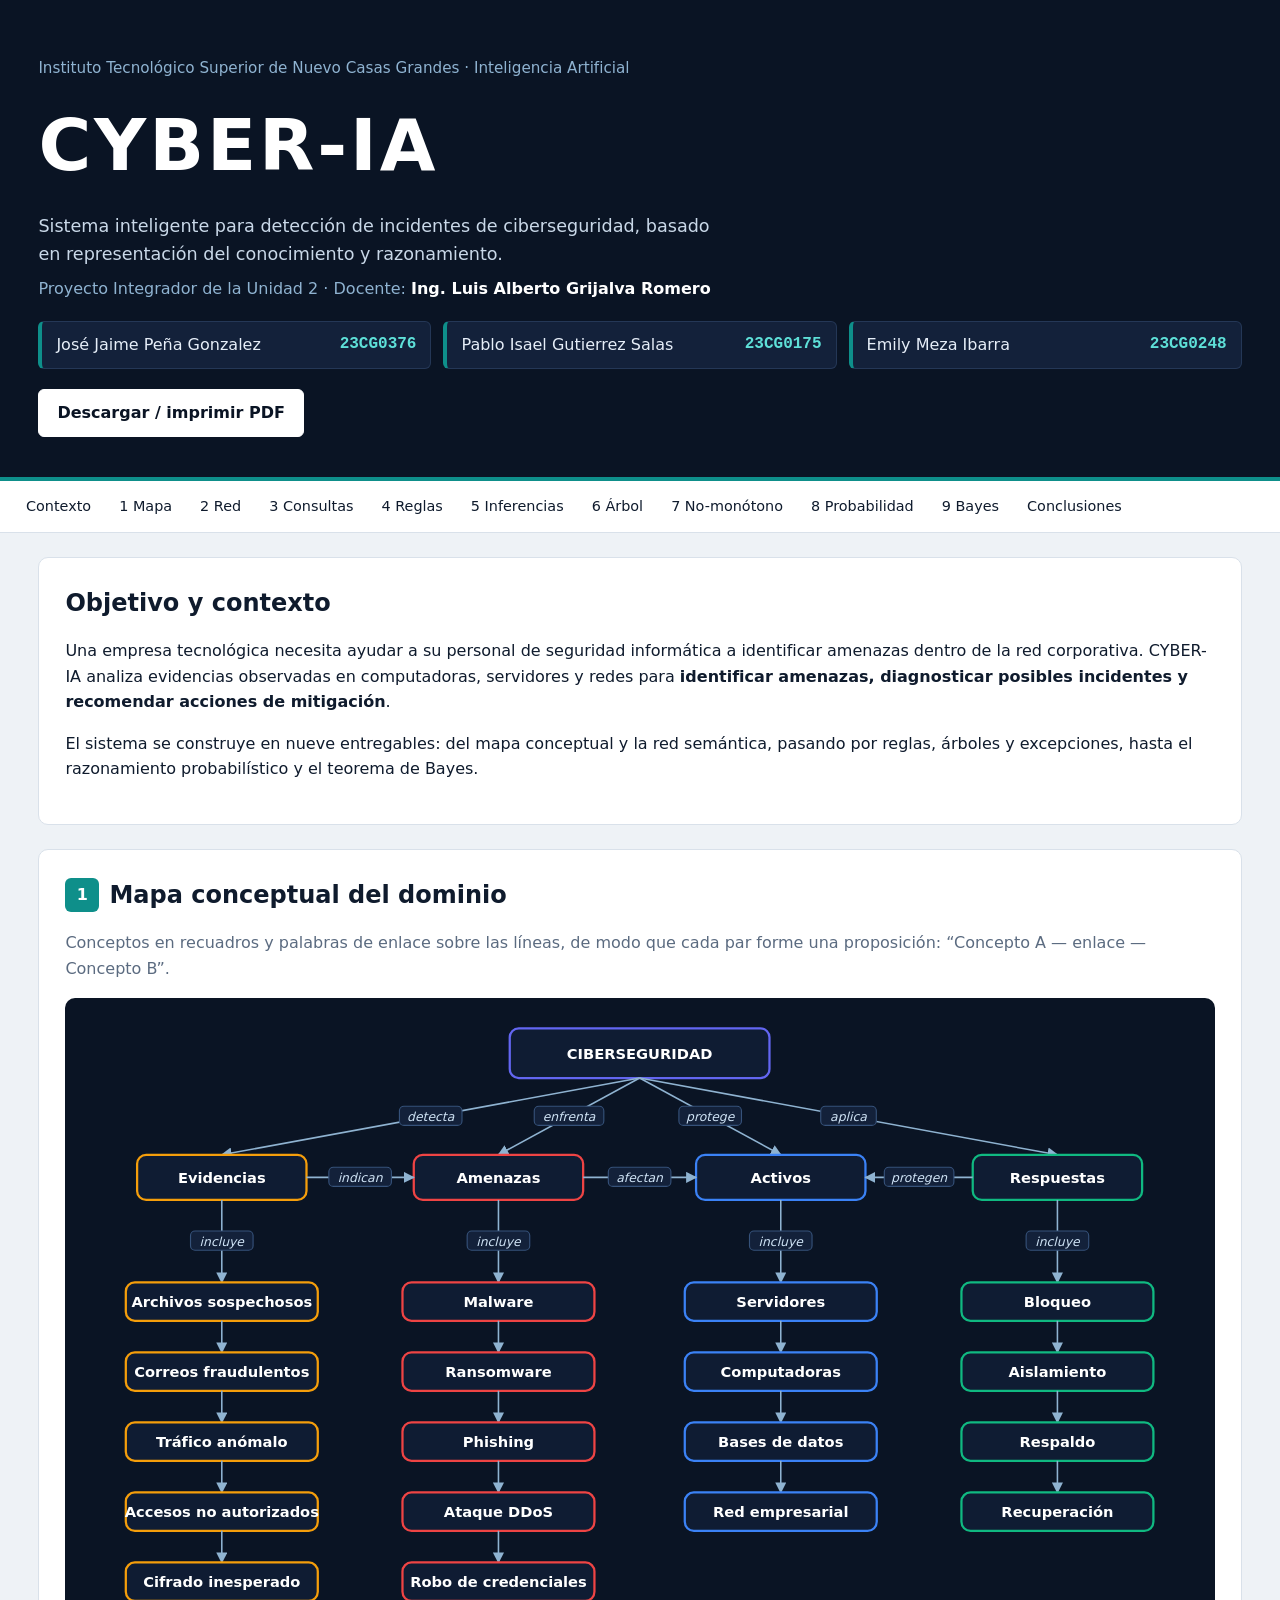
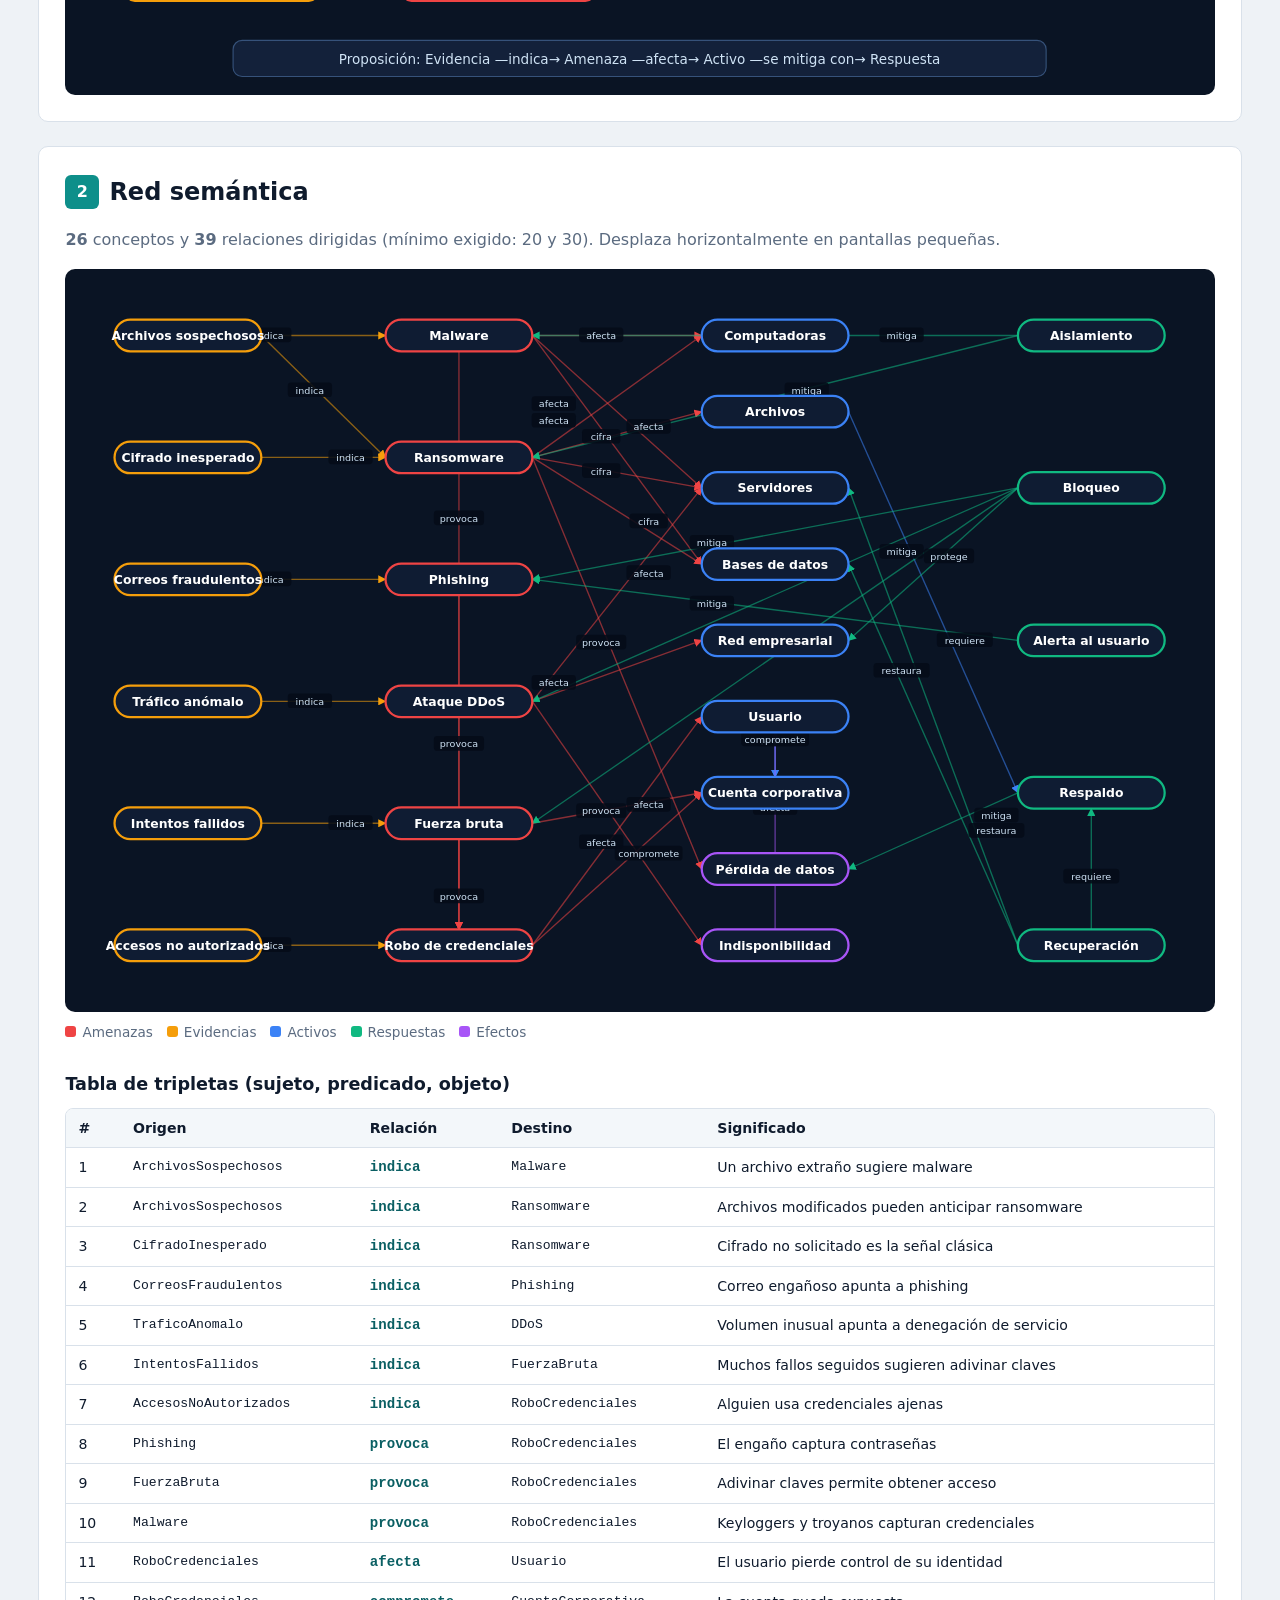
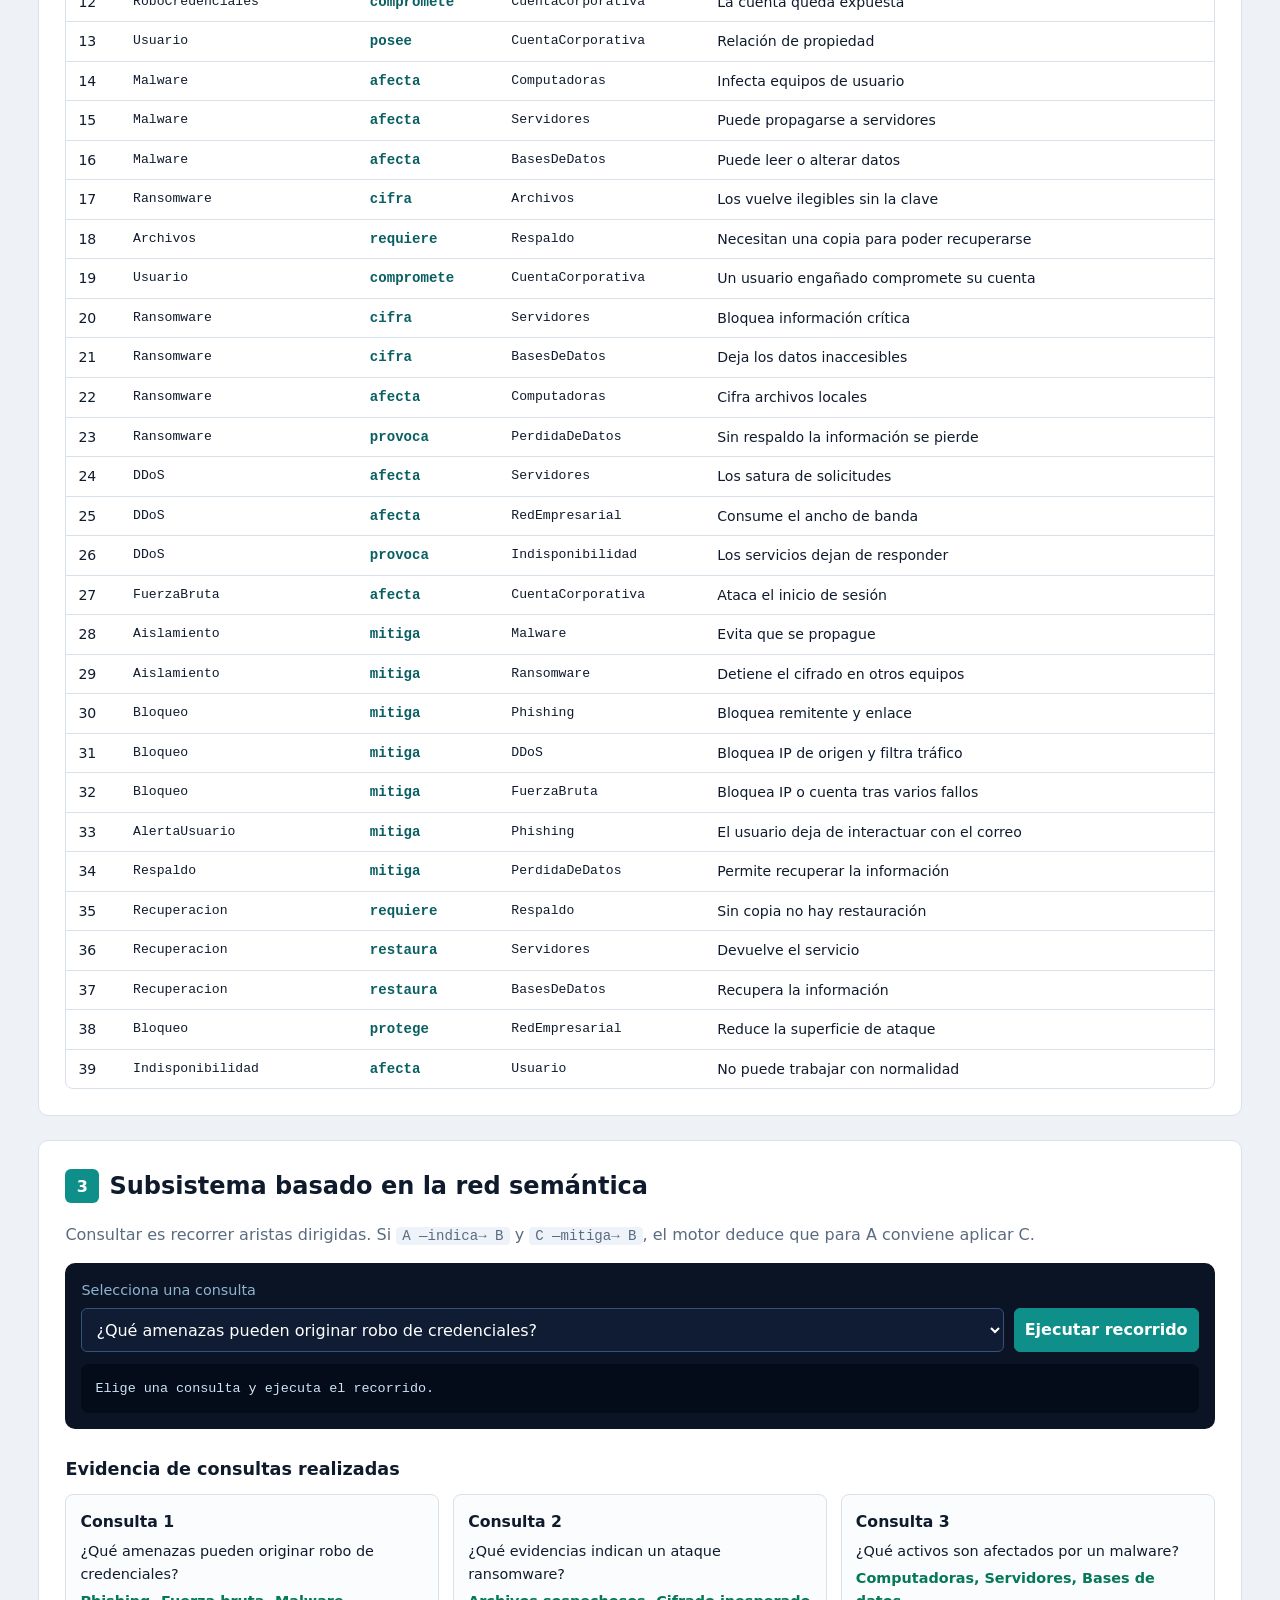
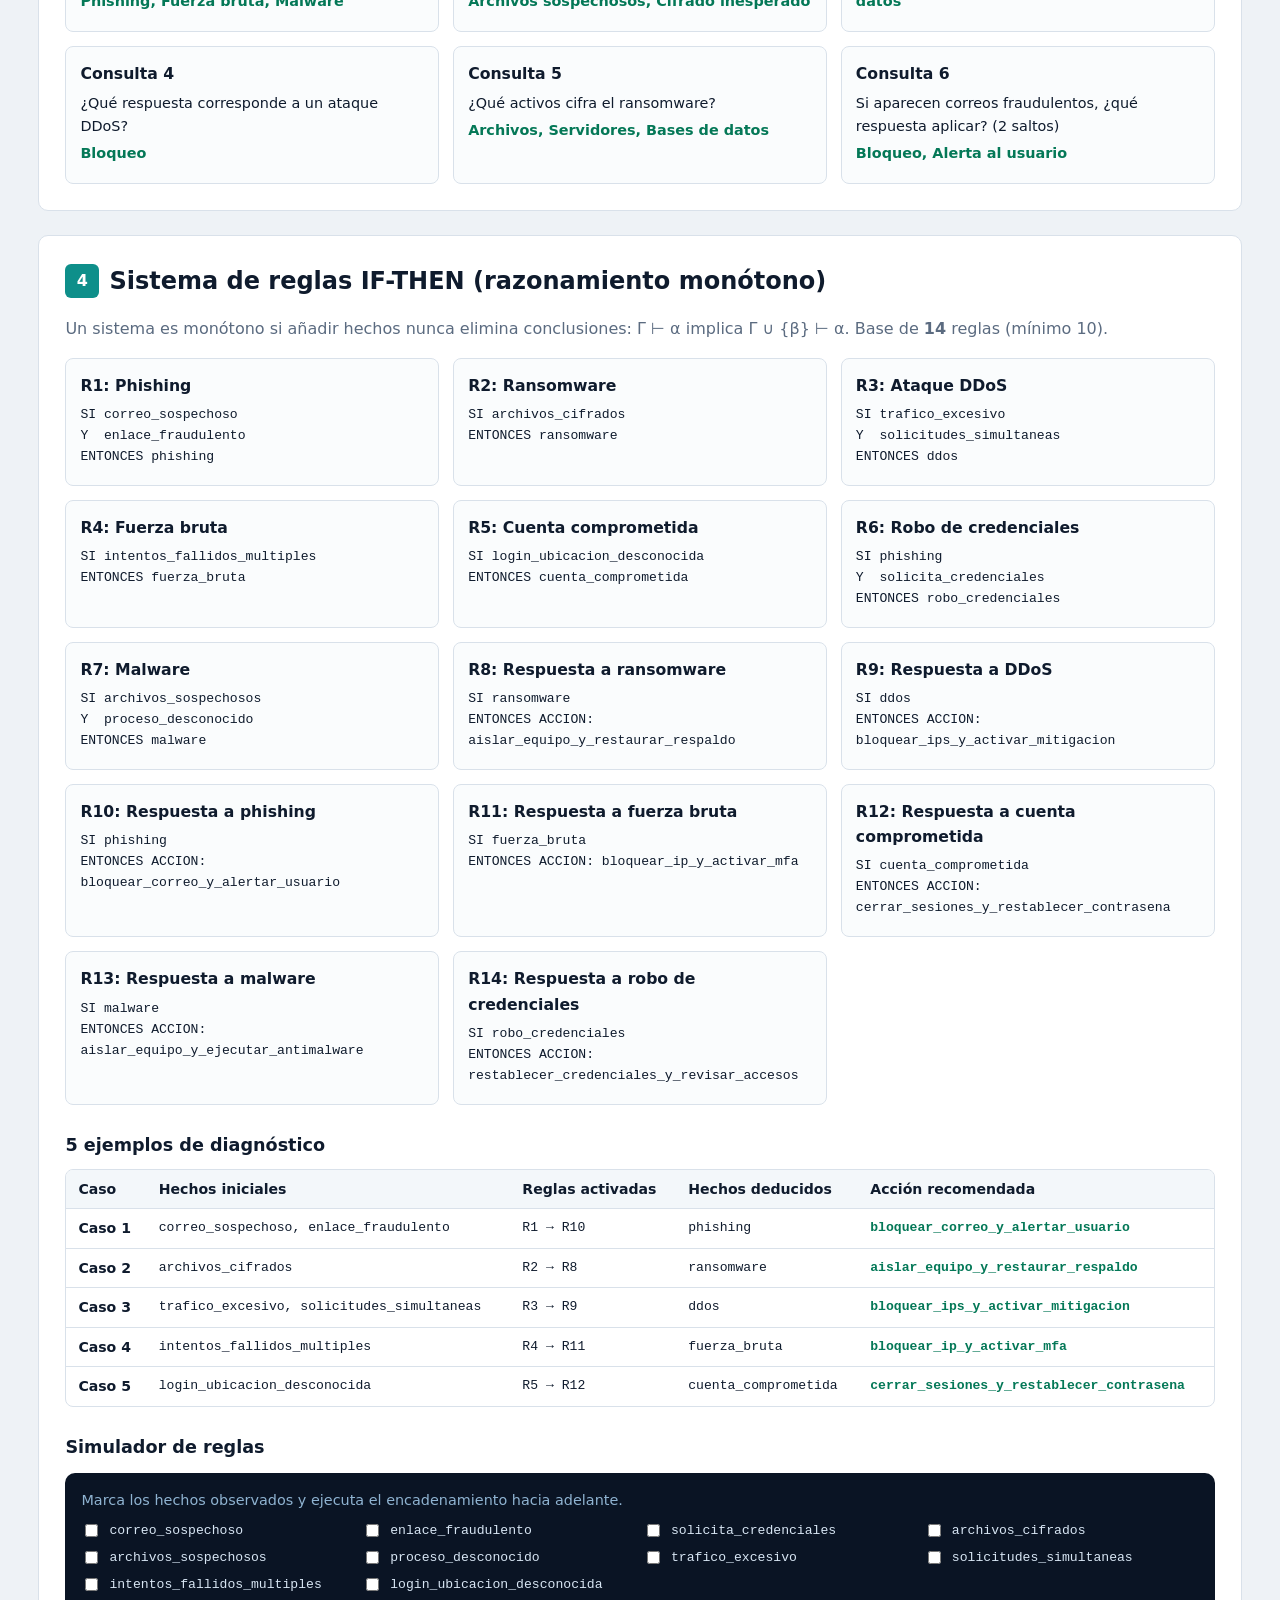
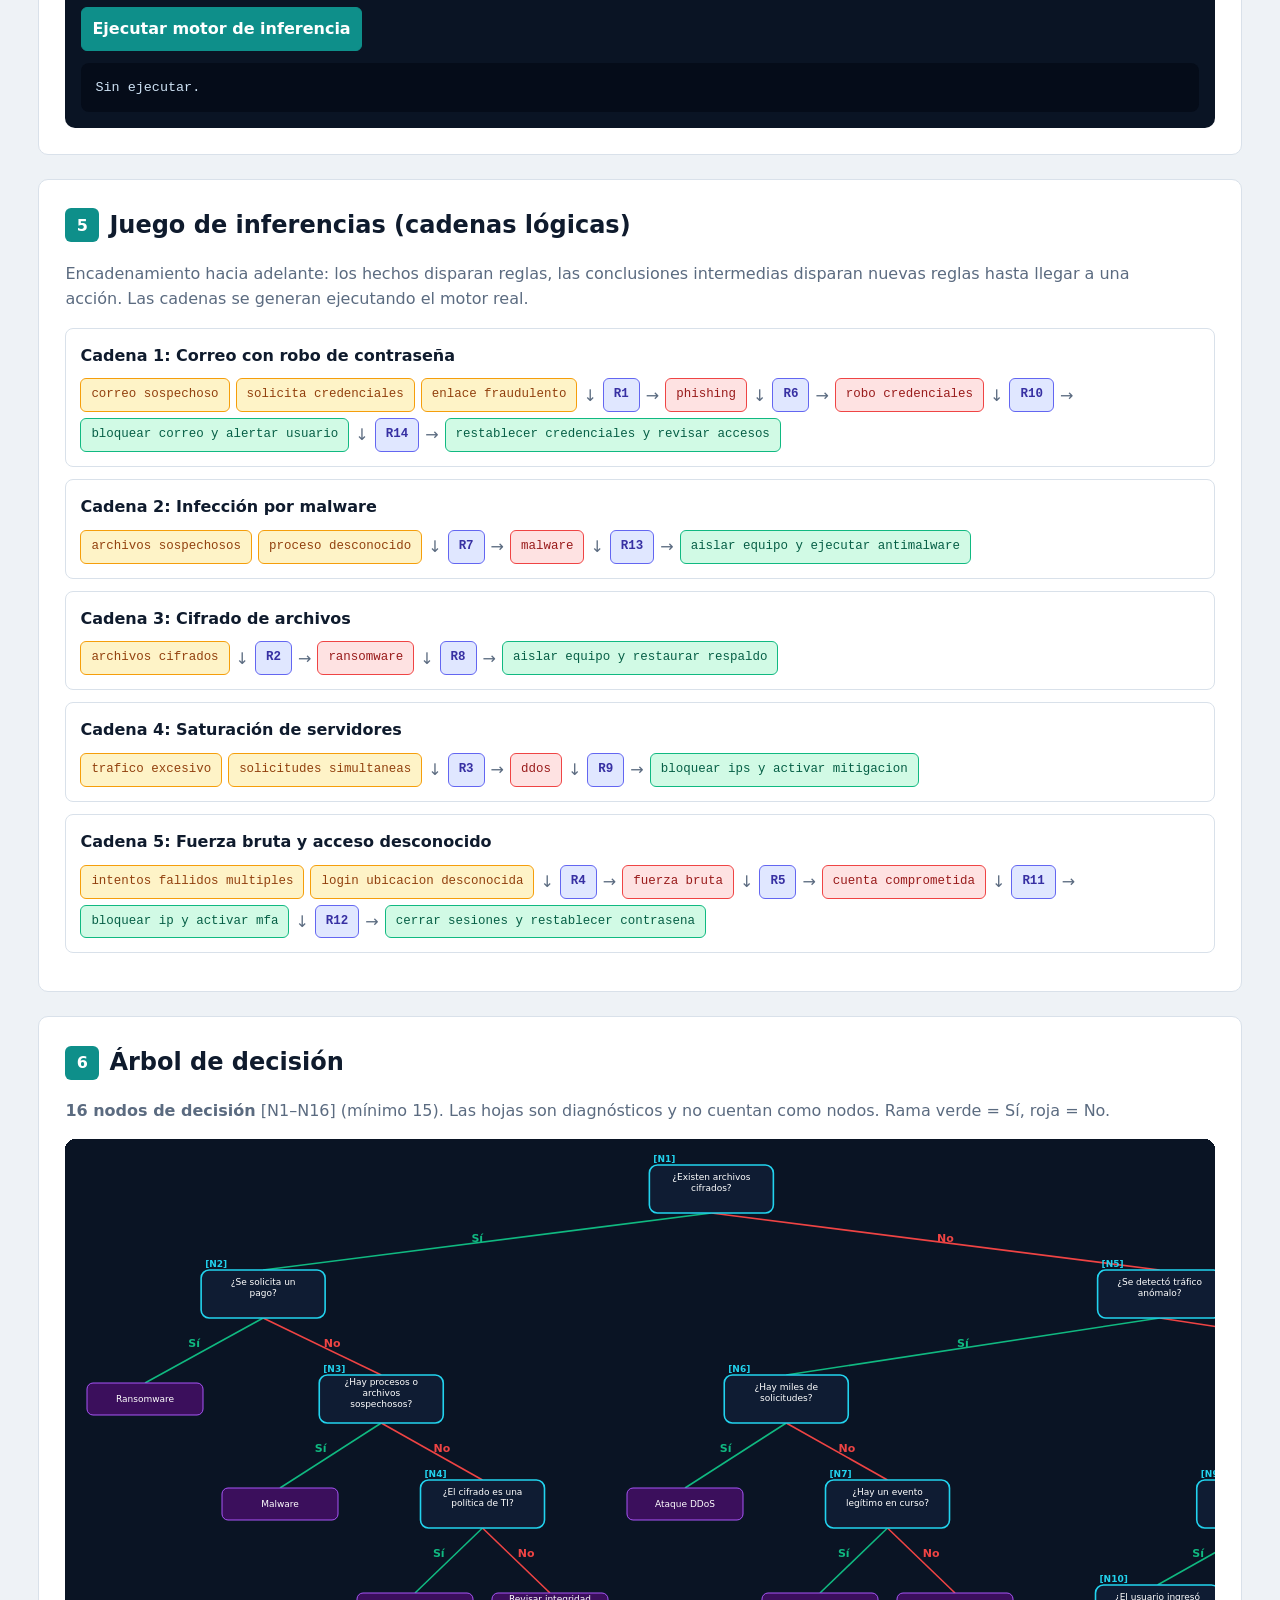
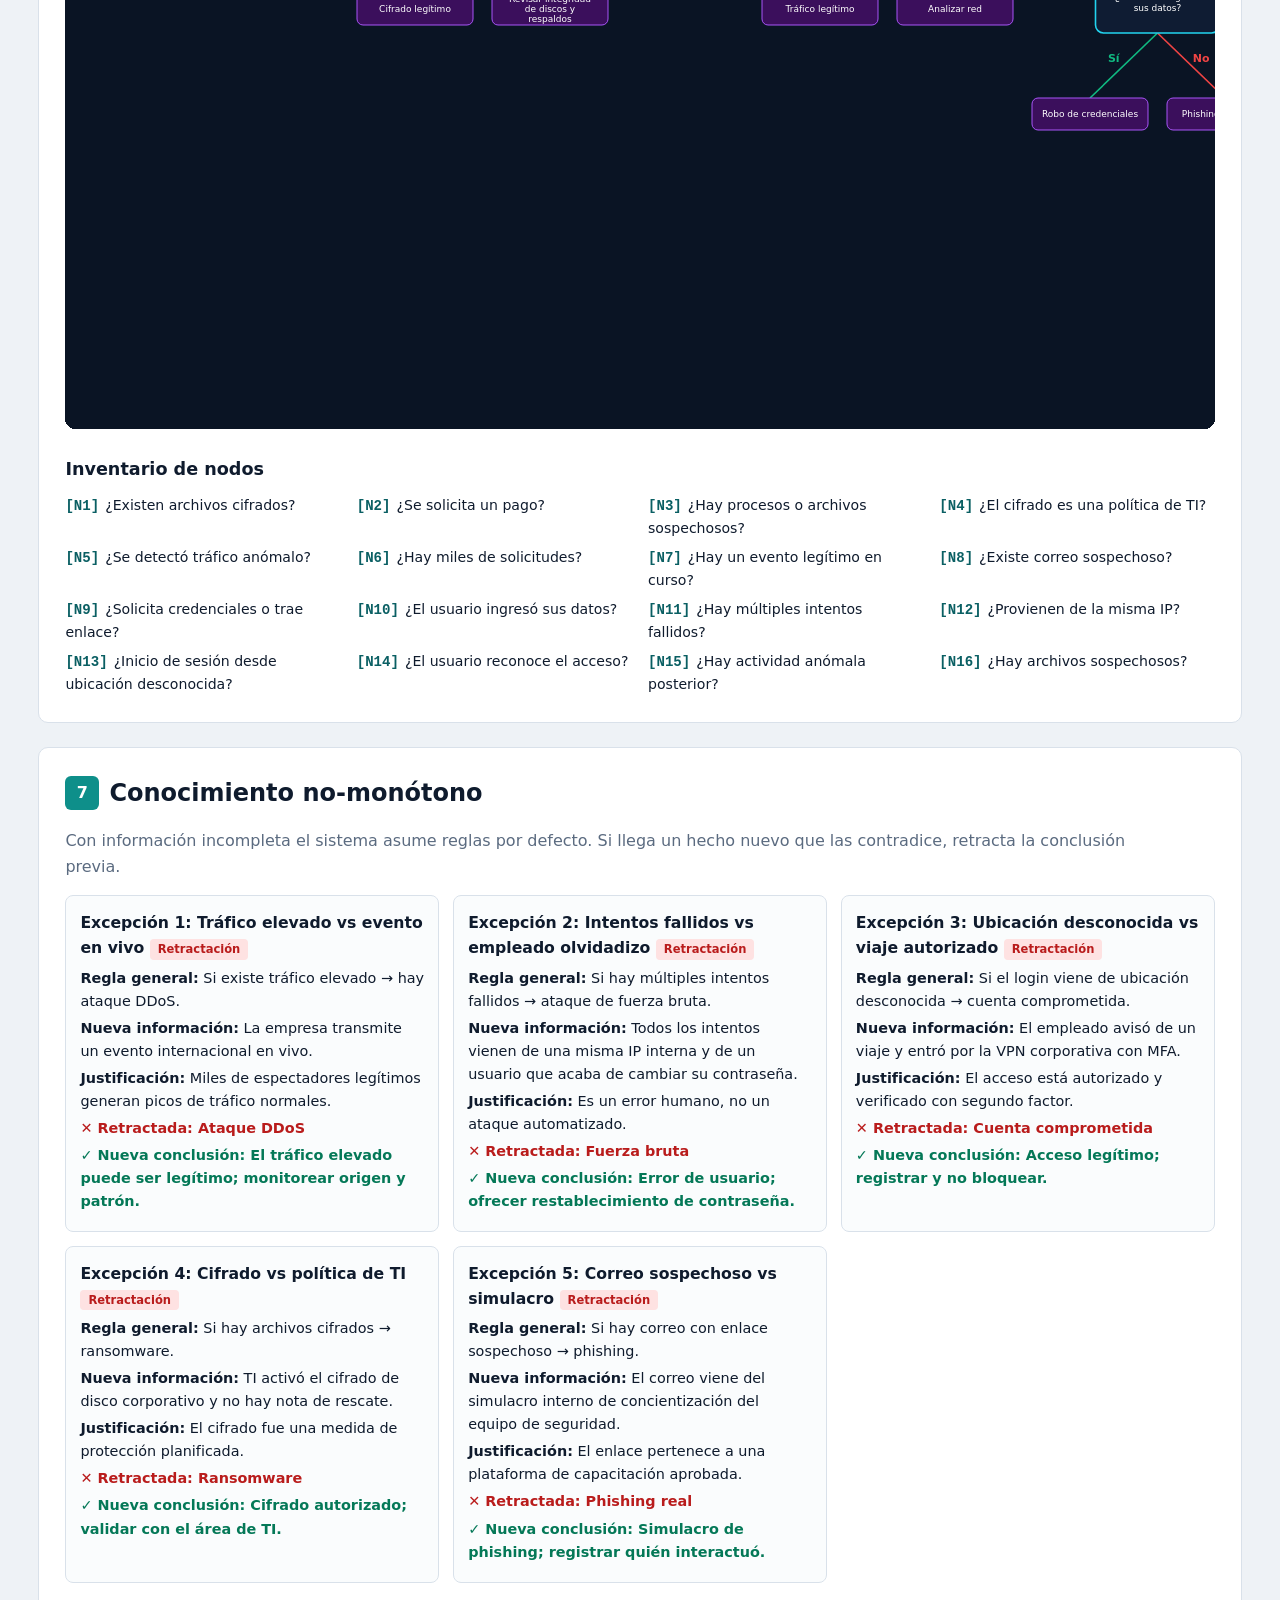
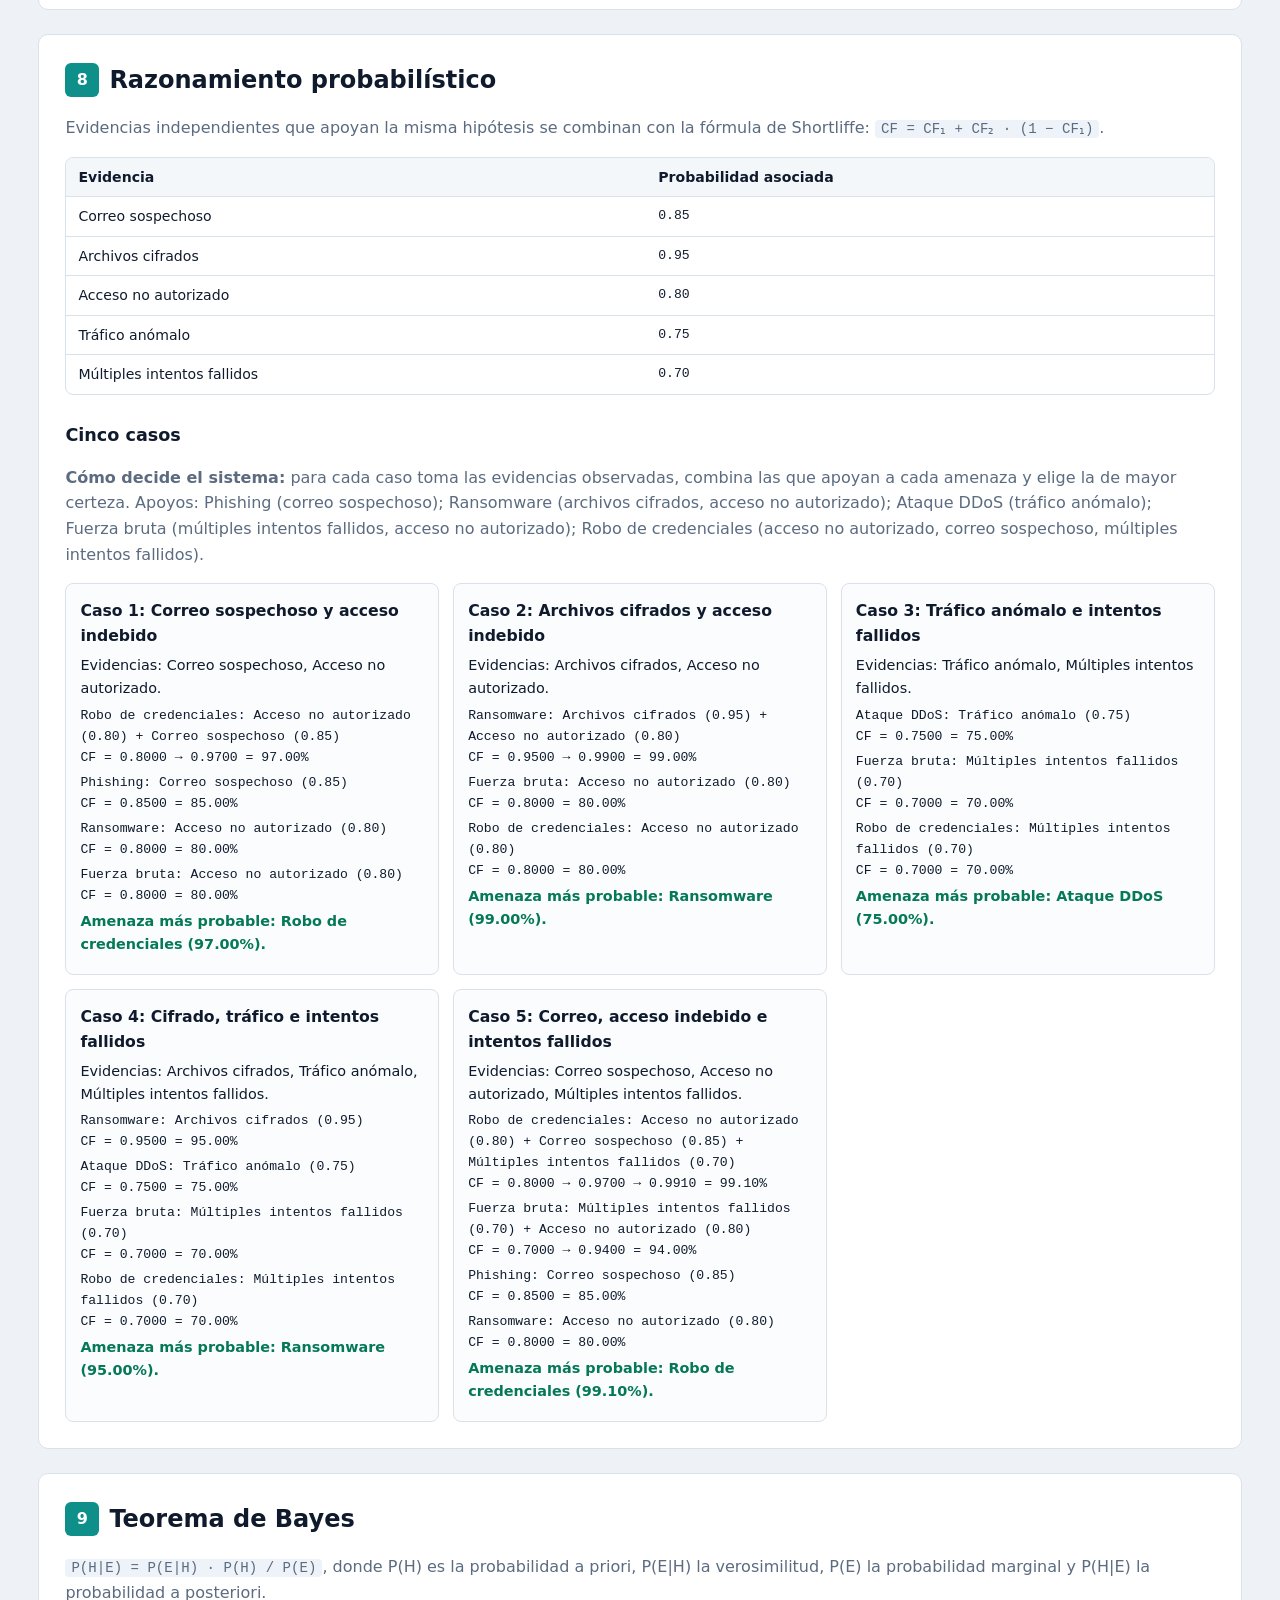
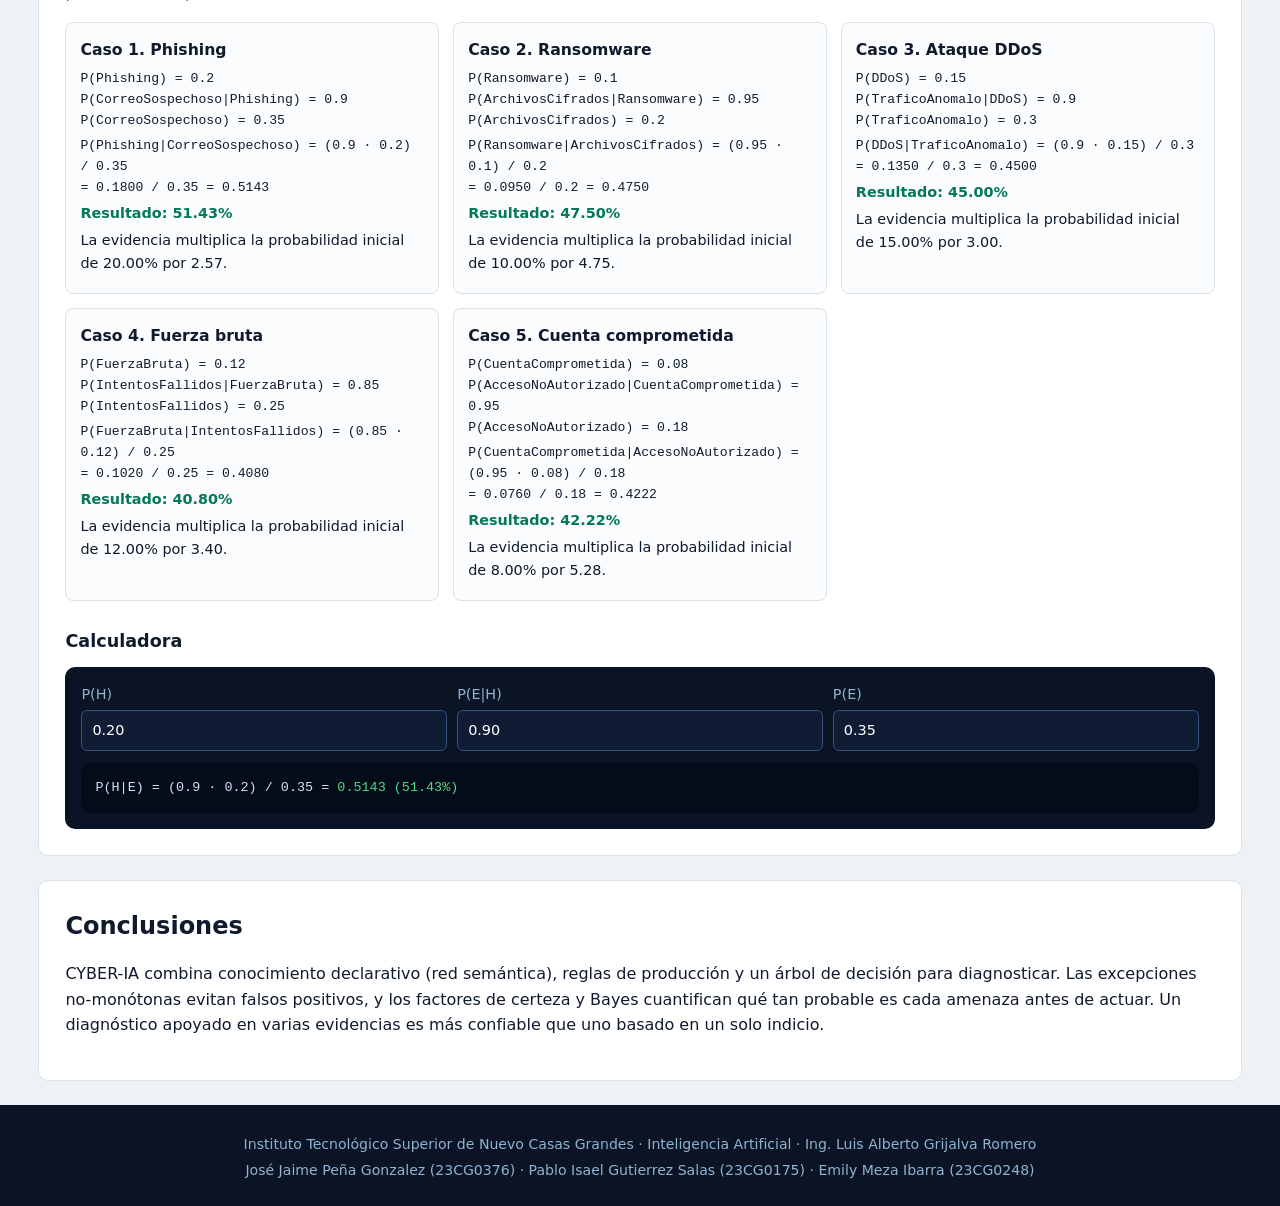
==== commit 44a3069a: "Add print functionality to PDF button" ====
--- a/index.html
+++ b/index.html
@@ -19,7 +19,7 @@
       <li><span>Pablo Isael Gutierrez Salas</span><b>23CG0175</b></li>
       <li><span>Emily Meza Ibarra</span><b>23CG0248</b></li>
     </ul>
-    <button id="btn-pdf" type="button" class="btn-pdf">Descargar / imprimir PDF</button>
+    <button id="btn-pdf" type="button" class="btn-pdf" onclick="window.print()">Descargar / imprimir PDF</button>
   </div>
 </header>
 
--- a/styles.css
+++ b/styles.css
@@ -76,3 +76,21 @@
 footer p{margin:4px 0}
 @media (max-width:600px){.card{padding:16px}h2{font-size:1.25rem}}
 @media (prefers-reduced-motion:reduce){html{scroll-behavior:auto}}
+
+.btn-pdf{margin-top:20px;padding:10px 18px;font-size:1rem;background:#fff;color:var(--navy);border-color:#fff}
+.btn-pdf:hover{background:#d9f3f1}
+@page{size:A4 landscape;margin:10mm}
+@media print{
+  *{-webkit-print-color-adjust:exact;print-color-adjust:exact}
+  body{background:#fff;font-size:12px}
+  nav,.btn-pdf,.consola,.solo-web{display:none!important}
+  .portada{padding:20px 0}
+  .card{break-inside:auto;margin:14px 0;border-radius:6px}
+  h2,h3{break-after:avoid}
+  .mini,.cadena,.panel,tr{break-inside:avoid}
+  .scroll{overflow:visible}
+  .panel svg{max-height:none}
+  #svg-arbol,#svg-grafo{width:100%!important;min-width:0!important;max-height:none!important}
+  .tabla-wrap{overflow:visible}
+  th{position:static}
+}
